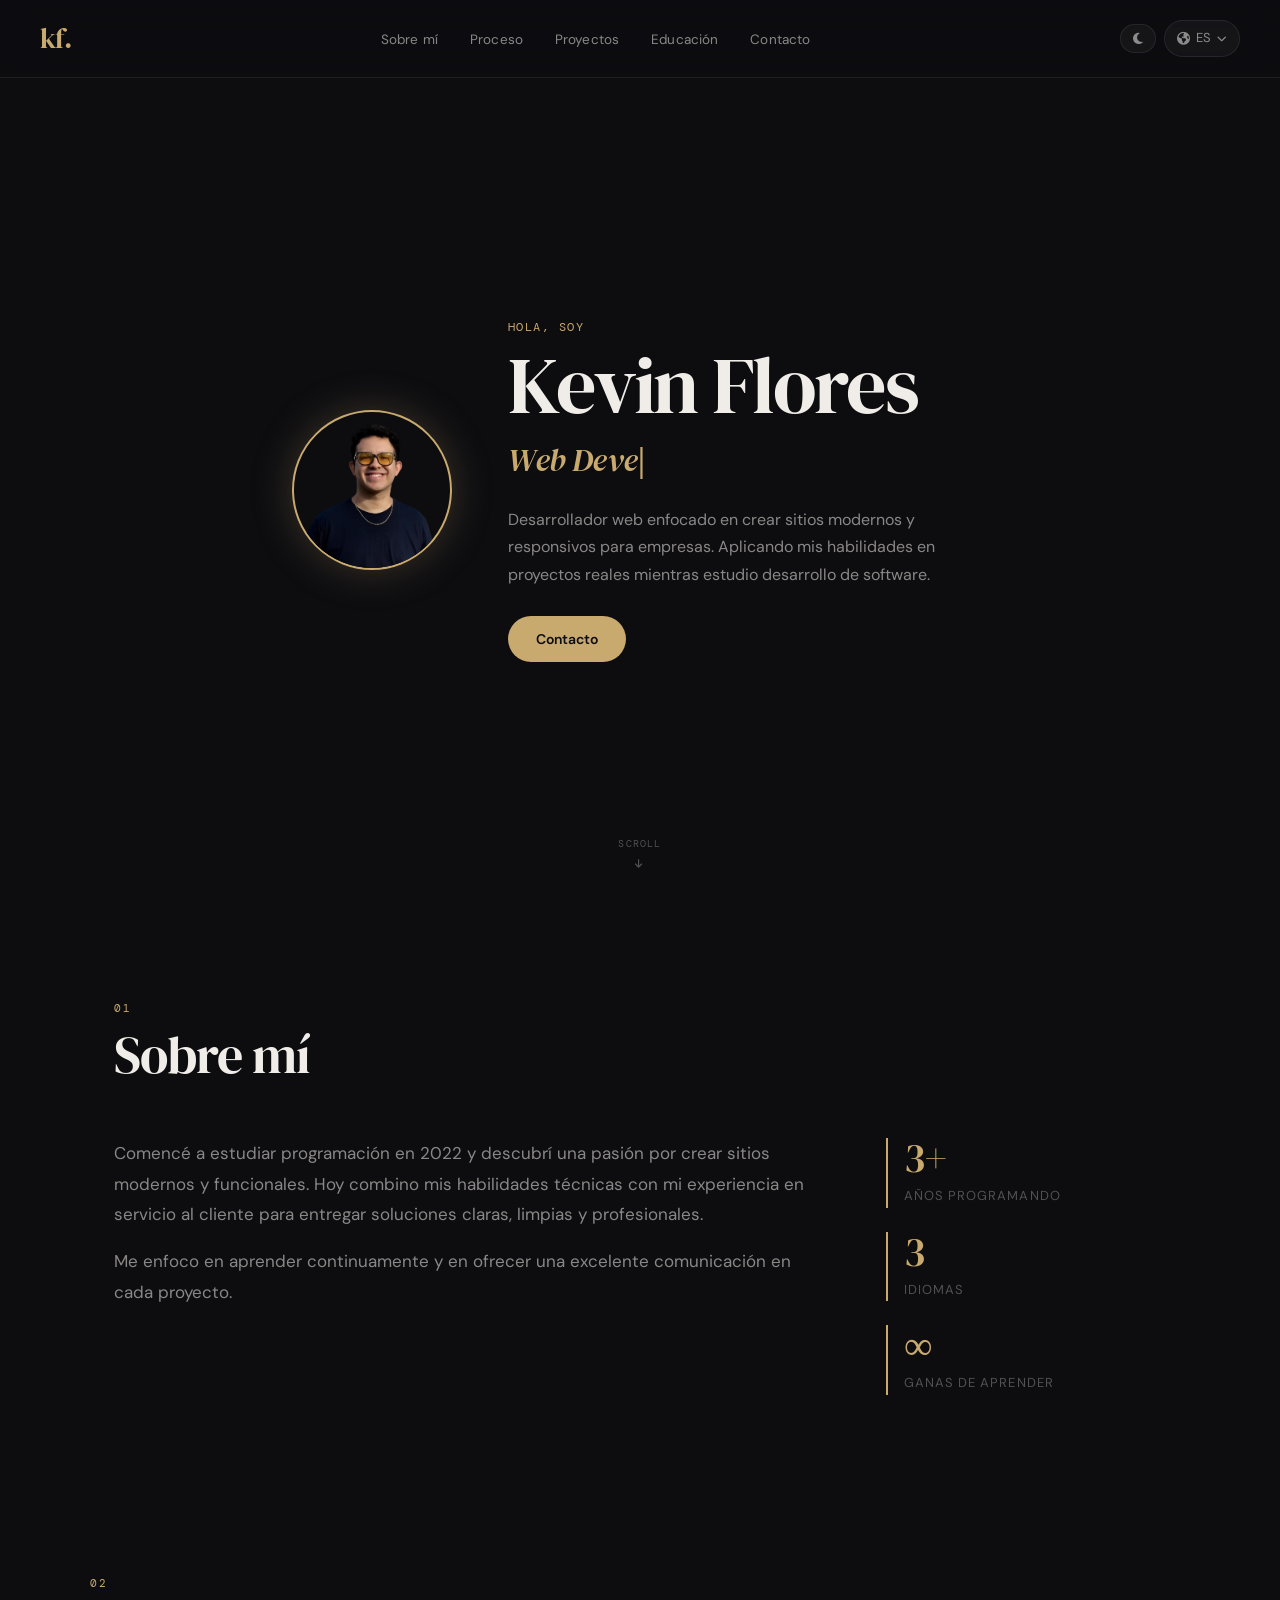
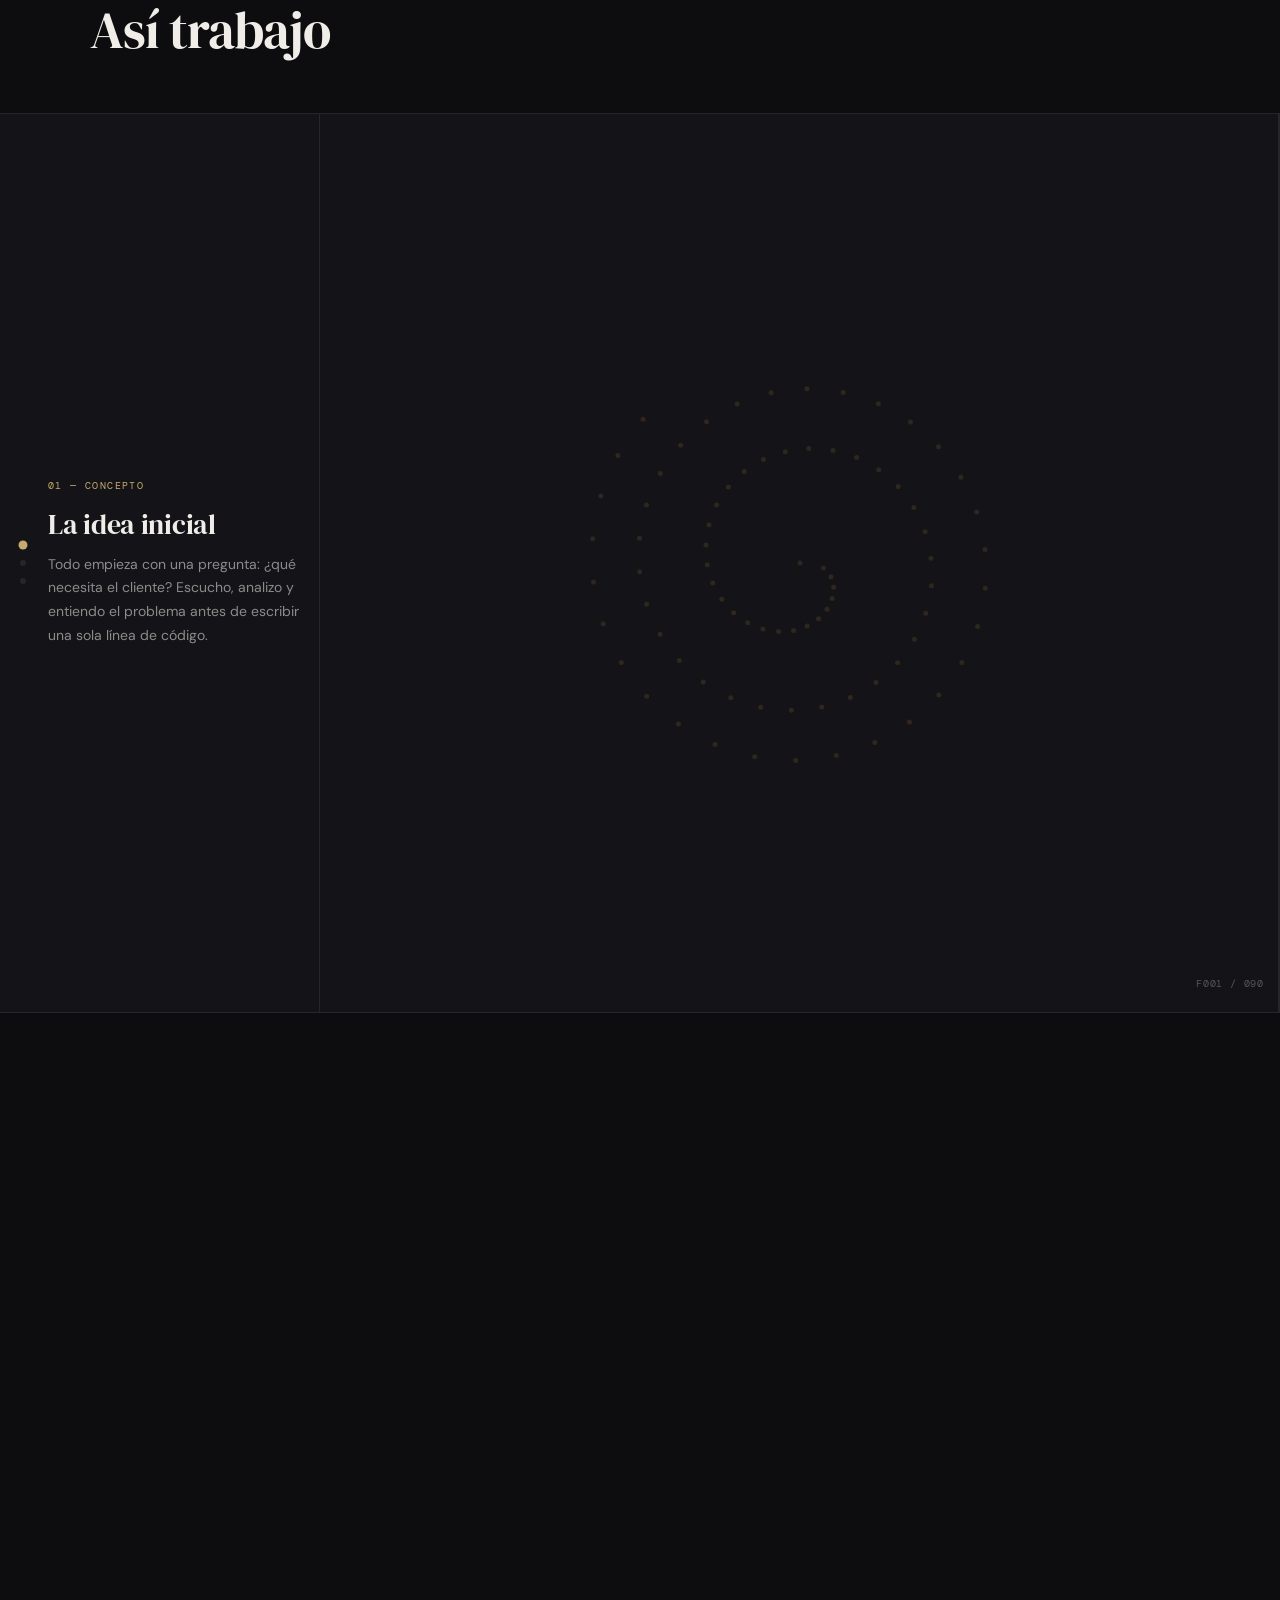
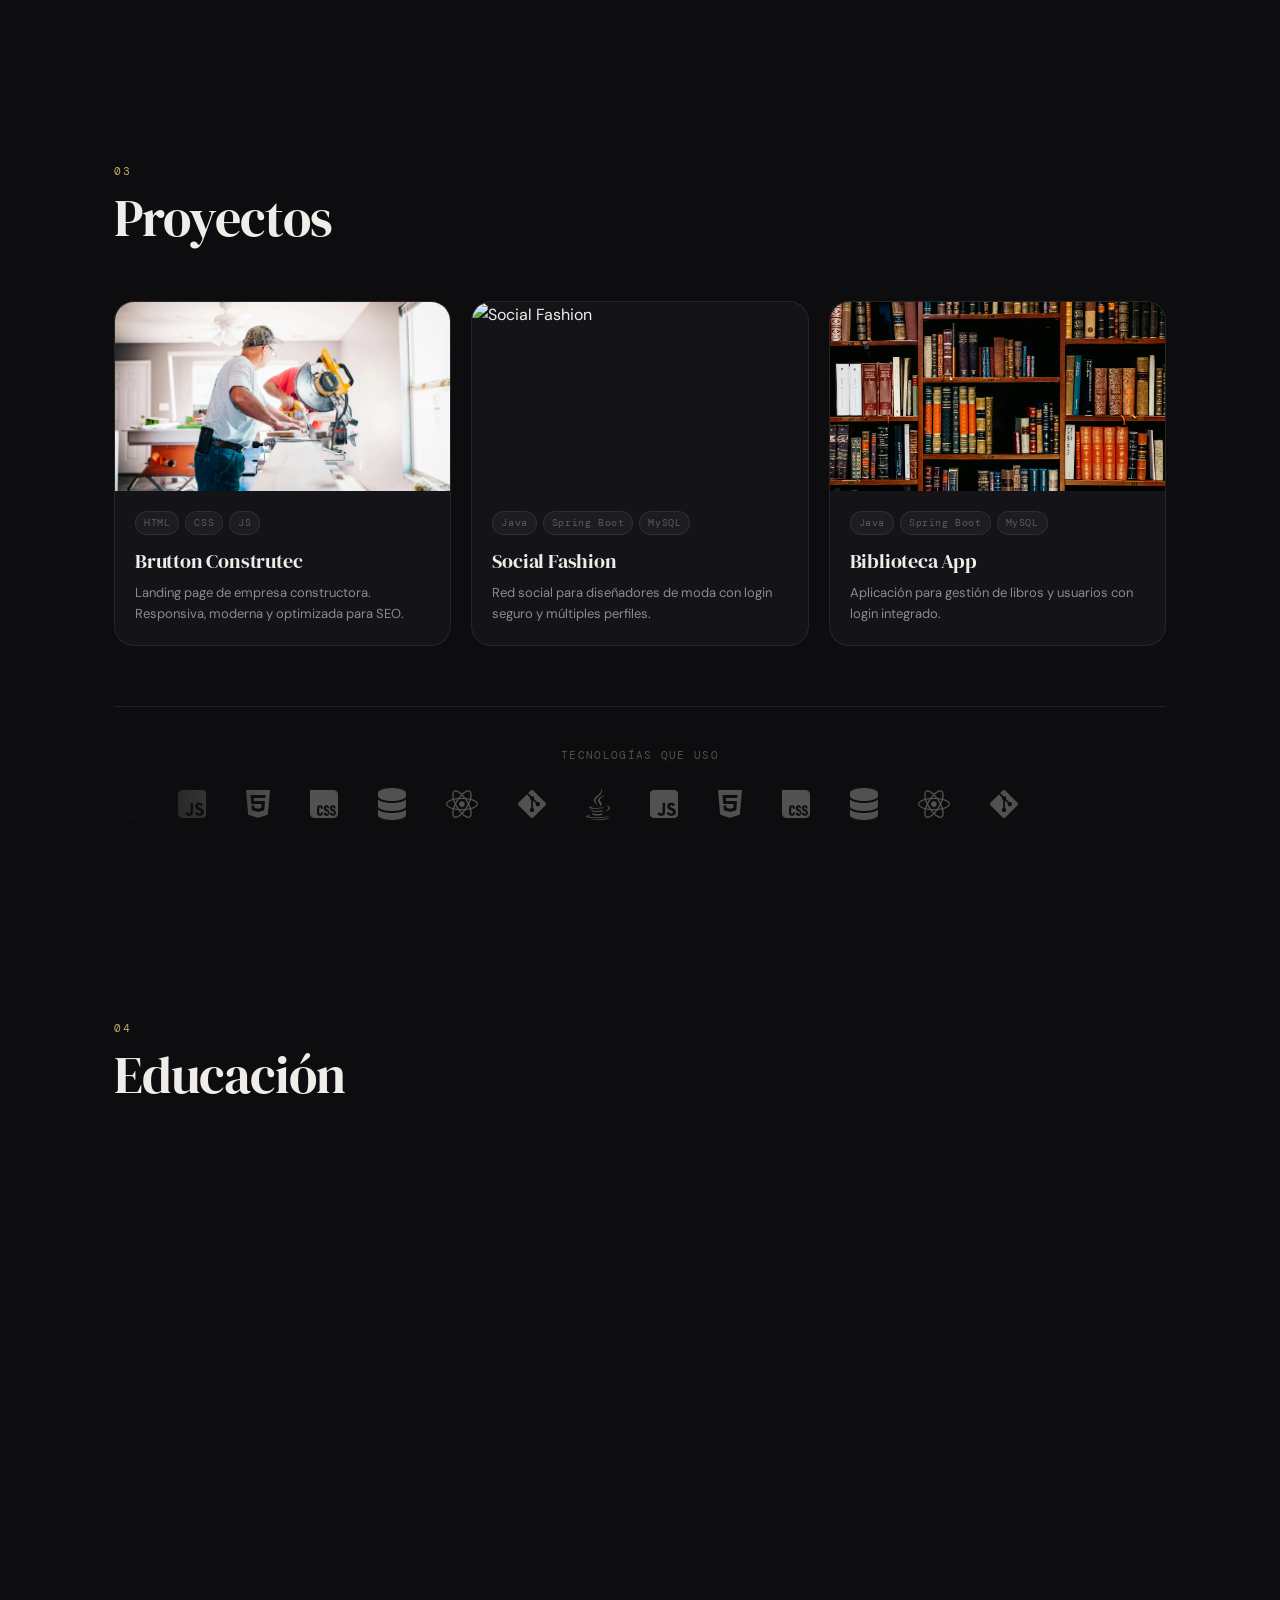
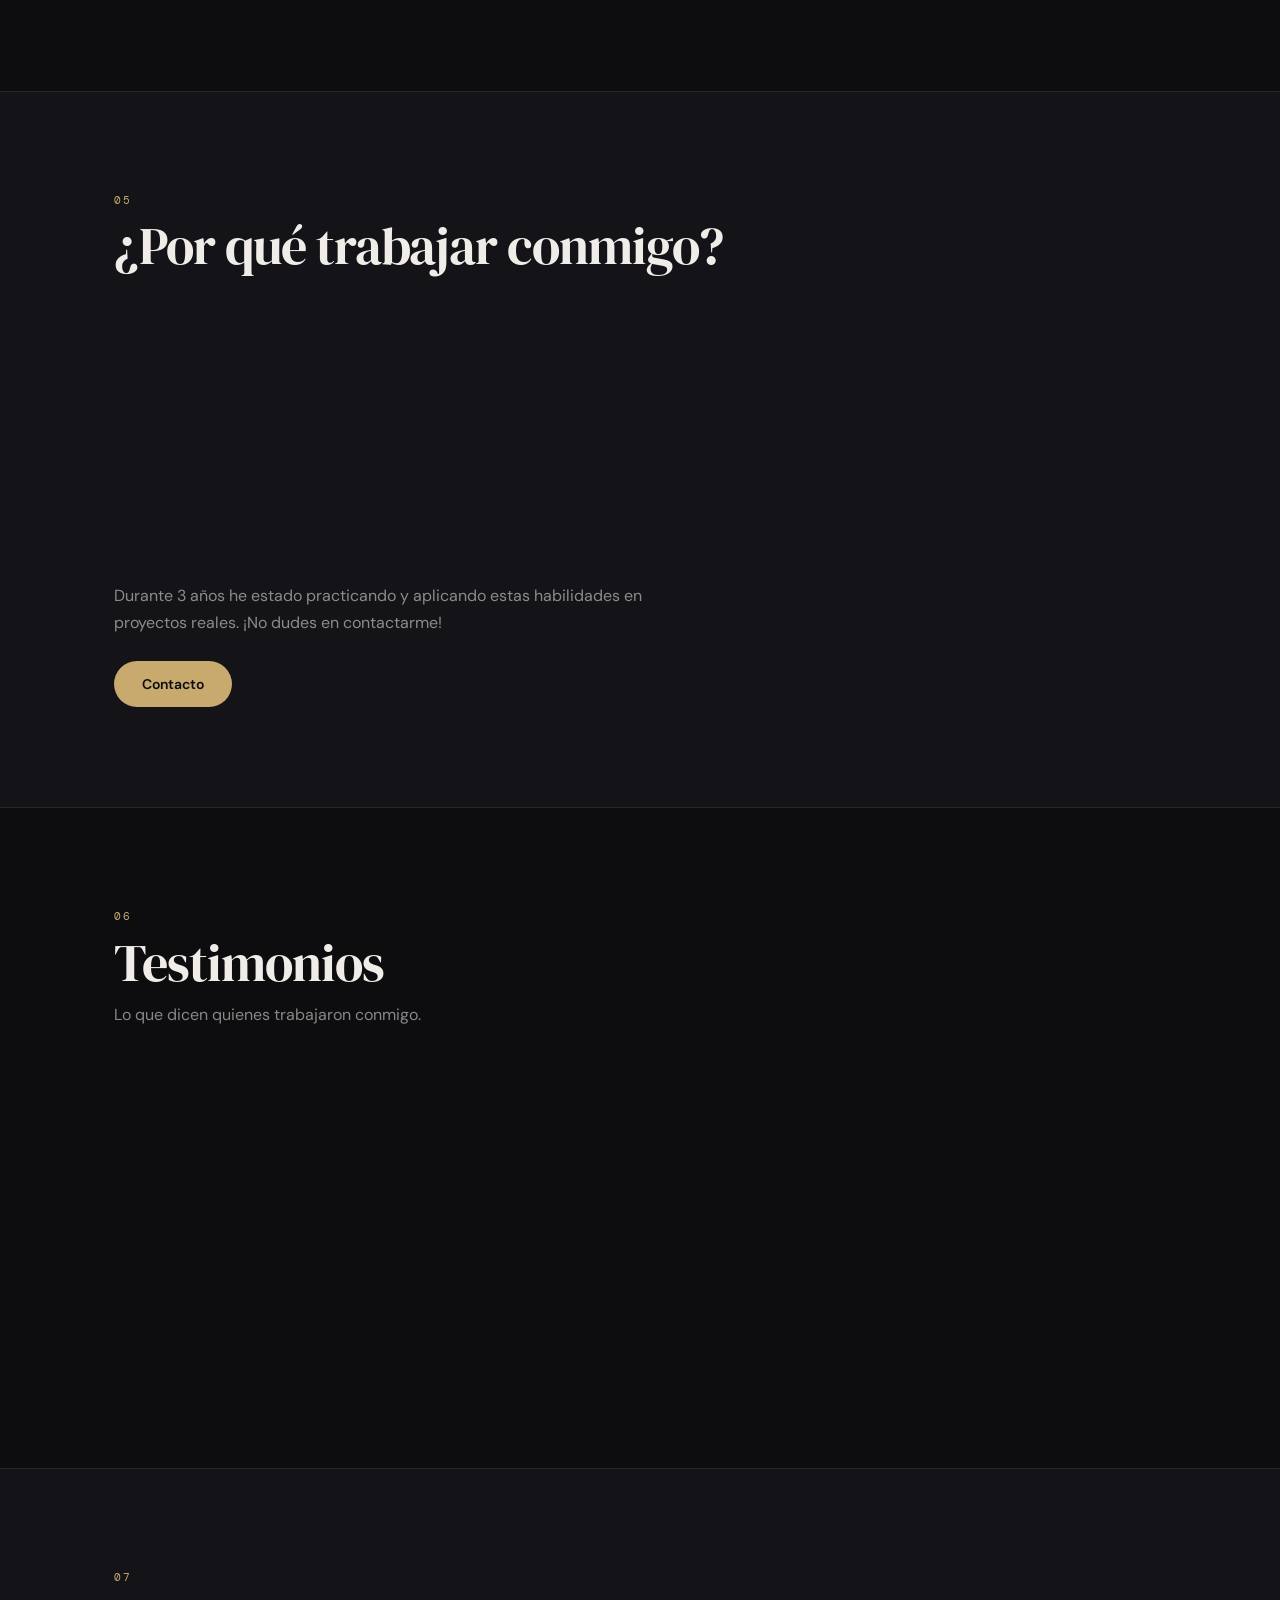
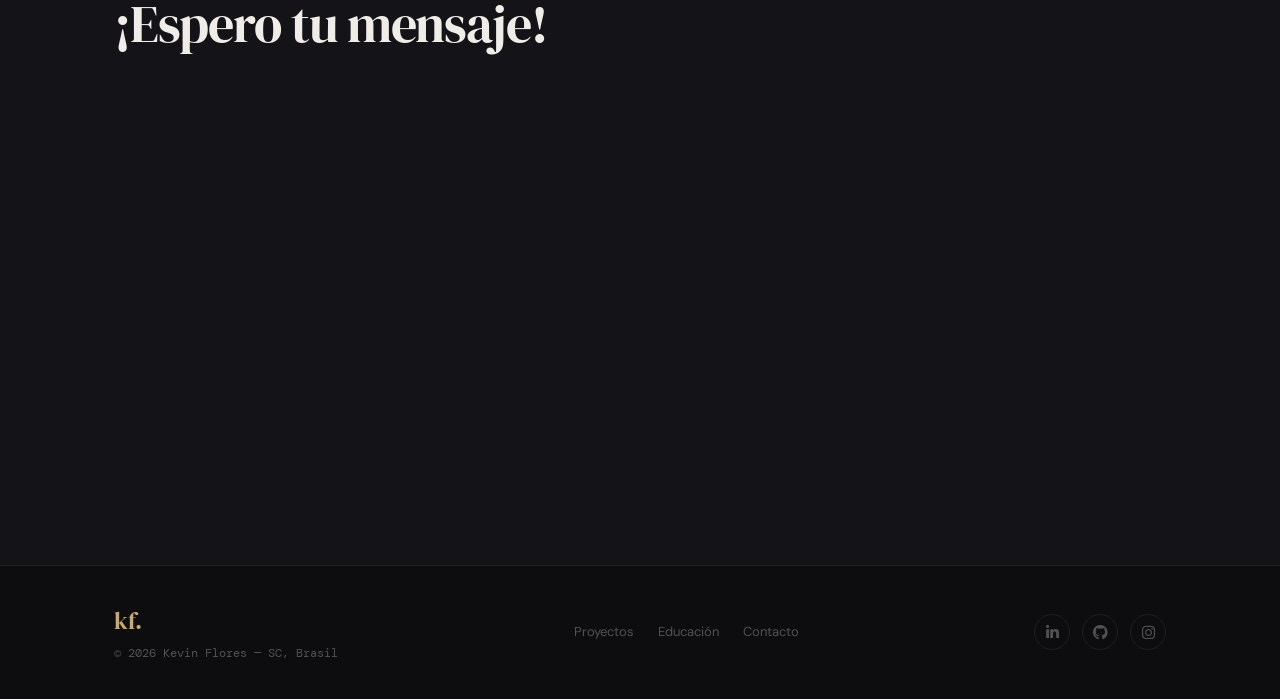
==== html.html @ f91b7714 "first commit, making something nice" ====
<!DOCTYPE html>
<html lang="es" data-theme="dark">
<head>
  <meta charset="UTF-8">
  <meta name="viewport" content="width=device-width, initial-scale=1.0">
  <title>Kevin Flores | Developer</title>
  <meta name="description" content="Portfolio de Kevin Flores, desarrollador web full stack.">
  <meta name="author" content="Kevin Nicolas Flores Gonzalez">
  <link rel="icon" href="files/logo-no-back.png" type="image/x-icon">

  <!-- OG -->
  <meta property="og:title" content="Kevin Flores | Developer">
  <meta property="og:description" content="Portfolio de Kevin Flores: desarrollador web full stack.">
  <meta property="og:image" content="files/avatar-og-content.png">
  <meta property="og:type" content="website">

  <!-- Fonts -->
  <link rel="preconnect" href="https://fonts.googleapis.com">
  <link rel="preconnect" href="https://fonts.gstatic.com" crossorigin>
  <link href="https://fonts.googleapis.com/css2?family=DM+Serif+Display:ital@0;1&family=DM+Sans:wght@300;400;500;600&family=DM+Mono:wght@400;500&display=swap" rel="stylesheet">

  <!-- Icons -->
  <link rel="stylesheet" href="https://cdnjs.cloudflare.com/ajax/libs/font-awesome/6.5.0/css/all.min.css">
  <link rel="stylesheet" href="https://cdn.jsdelivr.net/npm/flag-icons/css/flag-icons.min.css">

  <link rel="stylesheet" href="css.css">
</head>
<body>

  <!-- ══ NAVBAR ══════════════════════════════════════════════════════════ -->
  <header id="top">
    <nav class="navbar" id="navbar" aria-label="Navegación principal">
      <a class="nav-logo" href="#top">kf.</a>

      <ul class="nav-links" id="nav-links">
        <li><a href="#sobre-mi">Sobre mí</a></li>
        <li><a href="#proceso">Proceso</a></li>
        <li><a href="#proyectos">Proyectos</a></li>
        <li><a href="#educacion">Educación</a></li>
        <li><a href="#contacto">Contacto</a></li>
      </ul>

      <div class="nav-actions">
        <button class="btn-theme" id="btn-theme" aria-label="Cambiar tema">
          <i class="fa-solid fa-moon" id="theme-icon"></i>
        </button>
        <button class="btn-lang" id="btn-lang" aria-label="Idioma">
          <i class="fa-solid fa-earth-americas"></i>
          <span id="lang-label">ES</span>
          <i class="fa-solid fa-chevron-down fa-xs"></i>
        </button>
        <div class="lang-dropdown" id="lang-dropdown">
          <button onclick="setLang('es')"><span class="fi fi-ar"></span> Español</button>
          <button onclick="setLang('en')"><span class="fi fi-us"></span> English</button>
          <button onclick="setLang('pt')"><span class="fi fi-br"></span> Português</button>
        </div>
        <button class="btn-burger" id="btn-burger" aria-label="Menú">
          <span></span><span></span><span></span>
        </button>
      </div>
    </nav>
  </header>

  <main>

    <!-- ══ HERO ════════════════════════════════════════════════════════════ -->
    <section id="hero">
      <video autoplay muted loop playsinline class="hero-video" id="video-dark">
        <source src="files/hero-background-dark-portfolio.mp4" type="video/mp4">
      </video>
      <video autoplay muted loop playsinline class="hero-video hidden" id="video-light">
        <source src="files/hero-background-light-portfolio.mp4" type="video/mp4">
      </video>

      <div class="hero-content">
        <div class="hero-avatar"> 
          <img src="files/avatar-kev.png" alt="Kevin Flores">
        </div>
        <div class="hero-text">
          <p class="hero-tag">Hola, soy</p>
          <h1 class="hero-name">Kevin Flores</h1>
          <h2 class="hero-role"><span id="typewriter"></span><span class="cursor">|</span></h2>
          <p class="hero-desc">Desarrollador web enfocado en crear sitios modernos y responsivos para empresas. Aplicando mis habilidades en proyectos reales mientras estudio desarrollo de software.</p>
          <a href="#contacto" class="btn-primary">Contacto</a>
        </div>
      </div>

      <div class="hero-scroll-hint">
        <span>scroll</span>
        <i class="fa-solid fa-arrow-down"></i>
      </div>
    </section>

    <!-- ══ SOBRE MÍ ═════════════════════════════════════════════════════════ -->
    <section id="sobre-mi" class="section">
      <div class="container">
        <div class="section-header">
          <span class="section-tag">01</span>
          <h2 class="section-title">Sobre mí</h2>
        </div>
        <div class="about-grid">
          <div class="about-text">
            <p>Comencé a estudiar programación en 2022 y descubrí una pasión por crear sitios modernos y funcionales. Hoy combino mis habilidades técnicas con mi experiencia en servicio al cliente para entregar soluciones claras, limpias y profesionales.</p>
            <p>Me enfoco en aprender continuamente y en ofrecer una excelente comunicación en cada proyecto.</p>
          </div>
          <div class="about-stats">
            <div class="stat">
              <span class="stat-num">3+</span>
              <span class="stat-label">años programando</span>
            </div>
            <div class="stat">
              <span class="stat-num">3</span>
              <span class="stat-label">idiomas</span>
            </div>
            <div class="stat">
              <span class="stat-num">∞</span>
              <span class="stat-label">ganas de aprender</span>
            </div>
          </div>
        </div>
      </div>
    </section>

    <!-- ══ PROCESO (SCROLL SEQUENCE) ══════════════════════════════════════ -->
    <section id="proceso">
      <div class="section-header container">
        <span class="section-tag">02</span>
        <h2 class="section-title">Así trabajo</h2>
      </div>

      <div class="seq-outer" id="seq-outer">
        <div class="seq-sticky">

          <!-- Chapter dots -->
          <div class="seq-dots" id="seq-dots">
            <div class="seq-dot active" data-ch="0"></div>
            <div class="seq-dot" data-ch="1"></div>
            <div class="seq-dot" data-ch="2"></div>
          </div>

          <!-- Left: chapters -->
          <div class="seq-left">
            <div class="seq-chapter visible" id="seq-ch0">
              <span class="chapter-num">01 — concepto</span>
              <h3>La idea inicial</h3>
              <p>Todo empieza con una pregunta: ¿qué necesita el cliente? Escucho, analizo y entiendo el problema antes de escribir una sola línea de código.</p>
            </div>
            <div class="seq-chapter" id="seq-ch1">
              <span class="chapter-num">02 — estructura</span>
              <h3>Diseño y arquitectura</h3>
              <p>Defino la estructura, el sistema de diseño y la arquitectura del proyecto. Cada decisión tiene una razón.</p>
            </div>
            <div class="seq-chapter" id="seq-ch2">
              <span class="chapter-num">03 — entrega</span>
              <h3>Resultado final</h3>
              <p>El producto terminado: limpio, responsivo y a tiempo. Con comunicación directa en cada etapa del camino.</p>
            </div>
          </div>

          <!-- Right: canvas -->
          <div class="seq-right">
            <canvas id="seq-canvas" width="700" height="560"></canvas>
            <div class="seq-progress-rail">
              <div class="seq-progress-fill" id="seq-progress-fill"></div>
            </div>
            <div class="seq-frame-counter" id="seq-frame-counter">F001 / 090</div>
          </div>

        </div>
      </div>
    </section>

    <!-- ══ PROYECTOS ═══════════════════════════════════════════════════════ -->
    <section id="proyectos" class="section">
      <div class="container">
        <div class="section-header">
          <span class="section-tag">03</span>
          <h2 class="section-title">Proyectos</h2>
        </div>

        <div class="projects-grid">

          <!-- Card 1 -->
          <article class="project-card" id="open-modal1">
            <div class="project-img">
              <img src="files/project-brutton.jpg" alt="Brutton Construtec" loading="lazy">
              <div class="project-overlay">
                <span>Ver detalle <i class="fa-solid fa-arrow-up-right-from-square"></i></span>
              </div>
            </div>
            <div class="project-info">
              <div class="project-tags">
                <span>HTML</span><span>CSS</span><span>JS</span>
              </div>
              <h3>Brutton Construtec</h3>
              <p>Landing page de empresa constructora. Responsiva, moderna y optimizada para SEO.</p>
            </div>
          </article>

          <!-- Card 2 -->
          <article class="project-card" id="open-modal2">
            <div class="project-img">
              <img src="files/project-socialfashion.jpg" alt="Social Fashion" loading="lazy">
              <div class="project-overlay">
                <span>Ver detalle <i class="fa-solid fa-arrow-up-right-from-square"></i></span>
              </div>
            </div>
            <div class="project-info">
              <div class="project-tags">
                <span>Java</span><span>Spring Boot</span><span>MySQL</span>
              </div>
              <h3>Social Fashion</h3>
              <p>Red social para diseñadores de moda con login seguro y múltiples perfiles.</p>
            </div>
          </article>

          <!-- Card 3 -->
          <article class="project-card" id="open-modal3">
            <div class="project-img">
              <img src="files/project-library.jpg" alt="Biblioteca App" loading="lazy">
              <div class="project-overlay">
                <span>Ver detalle <i class="fa-solid fa-arrow-up-right-from-square"></i></span>
              </div>
            </div>
            <div class="project-info">
              <div class="project-tags">
                <span>Java</span><span>Spring Boot</span><span>MySQL</span>
              </div>
              <h3>Biblioteca App</h3>
              <p>Aplicación para gestión de libros y usuarios con login integrado.</p>
            </div>
          </article>

        </div>

        <!-- Tech strip -->
        <div class="tech-strip">
          <p class="tech-strip-label">Tecnologías que uso</p>
          <div class="tech-track-wrap">
            <div class="tech-track">
              <i class="fa-brands fa-java" title="Java"></i>
              <i class="fa-brands fa-square-js" title="JavaScript"></i>
              <i class="fa-brands fa-html5" title="HTML5"></i>
              <i class="fa-brands fa-css" title="CSS3"></i>
              <i class="fa-solid fa-database" title="SQL"></i>
              <i class="fa-brands fa-react" title="React"></i>
              <i class="fa-brands fa-git-alt" title="Git"></i>
              <!-- duplicado para loop infinito -->
              <i class="fa-brands fa-java"></i>
              <i class="fa-brands fa-square-js"></i>
              <i class="fa-brands fa-html5"></i>
              <i class="fa-brands fa-css"></i>
              <i class="fa-solid fa-database"></i>
              <i class="fa-brands fa-react"></i>
              <i class="fa-brands fa-git-alt"></i>
            </div>
          </div>
        </div>

      </div>
    </section>

    <!-- ══ MODALES ═════════════════════════════════════════════════════════ -->
    <div class="modal-overlay" id="modal1">
      <div class="modal-box">
        <button class="modal-close" data-close="modal1"><i class="fa-solid fa-xmark"></i></button>
        <h2>Brutton Construtec</h2>
        <div class="modal-tech-carousel">
          <div class="modal-tech-track">
            <span>HTML</span><span>CSS</span><span>JavaScript</span><span>Netlify</span><span>VS Code</span>
            <span>HTML</span><span>CSS</span><span>JavaScript</span><span>Netlify</span><span>VS Code</span>
          </div>
        </div>
        <div class="modal-section">
          <h4><i class="fa-solid fa-circle-info"></i> Descripción</h4>
          <p>Landing page para empresa de construcción. Responsiva, moderna y optimizada para SEO.</p>
        </div>
        <div class="modal-icons">
          <i class="fa-brands fa-html5"></i>
          <i class="fa-brands fa-css"></i>
          <i class="fa-brands fa-square-js"></i>
        </div>
        <div class="modal-section">
          <h4><i class="fa-solid fa-hammer"></i> Lo que hice</h4>
          <p>Estructura, diseño UI, desarrollo front-end, optimización SEO y despliegue en Netlify.</p>
        </div>
        <div class="modal-section">
          <h4><i class="fa-solid fa-graduation-cap"></i> Qué aprendí</h4>
          <p>Mejores prácticas de desarrollo web, diseño responsivo, SEO y comunicación con clientes reales.</p>
        </div>
        <div class="modal-actions">
          <a href="https://bruttonconstrutec.com.br" target="_blank" class="btn-primary">Visitar proyecto</a>
          <a href="https://wa.me/554888648031" target="_blank" class="btn-secondary">Pedir presupuesto</a>
        </div>
      </div>
    </div>

    <div class="modal-overlay" id="modal2">
      <div class="modal-box">
        <button class="modal-close" data-close="modal2"><i class="fa-solid fa-xmark"></i></button>
        <h2>Social Fashion</h2>
        <div class="modal-tech-carousel">
          <div class="modal-tech-track">
            <span>Java</span><span>Spring Boot</span><span>MySQL</span><span>HTML</span><span>CSS</span><span>JavaScript</span>
            <span>Java</span><span>Spring Boot</span><span>MySQL</span><span>HTML</span><span>CSS</span><span>JavaScript</span>
          </div>
        </div>
        <div class="modal-section">
          <h4><i class="fa-solid fa-circle-info"></i> Descripción</h4>
          <p>Red social para diseñadores de moda con sistema de autenticación seguro y perfiles personalizados.</p>
        </div>
        <div class="modal-icons">
          <i class="fa-brands fa-java"></i>
          <i class="fa-solid fa-database"></i>
          <i class="fa-brands fa-html5"></i>
          <i class="fa-brands fa-square-js"></i>
        </div>
        <div class="modal-section">
          <h4><i class="fa-solid fa-hammer"></i> Lo que hice</h4>
          <p>Arquitectura del proyecto, UI, desarrollo front-end y back-end, conexión con base de datos MySQL y despliegue.</p>
        </div>
        <div class="modal-section">
          <h4><i class="fa-solid fa-graduation-cap"></i> Qué aprendí</h4>
          <p>Desarrollo full stack con Java y Spring Boot, autenticación, CRUD completo y lógica de perfiles múltiples.</p>
        </div>
        <div class="modal-section modal-warning">
          <h4><i class="fa-solid fa-triangle-exclamation"></i> Estado: En actualización</h4>
          <p>Proyecto desarrollado en una versión anterior de Spring Boot. Actualmente lo estoy actualizando. El código completo está en GitHub.</p>
        </div>
        <div class="modal-actions">
          <a href="https://github.com/kevinflores198/proyectoFinalr" target="_blank" class="btn-primary">Ver en GitHub</a>
          <a href="https://wa.me/554888648031" target="_blank" class="btn-secondary">Pedir presupuesto</a>
        </div>
      </div>
    </div>

    <div class="modal-overlay" id="modal3">
      <div class="modal-box">
        <button class="modal-close" data-close="modal3"><i class="fa-solid fa-xmark"></i></button>
        <h2>Biblioteca App</h2>
        <div class="modal-tech-carousel">
          <div class="modal-tech-track">
            <span>Java</span><span>Spring Boot</span><span>MySQL</span><span>HTML</span><span>CSS</span><span>JavaScript</span>
            <span>Java</span><span>Spring Boot</span><span>MySQL</span><span>HTML</span><span>CSS</span><span>JavaScript</span>
          </div>
        </div>
        <div class="modal-section">
          <h4><i class="fa-solid fa-circle-info"></i> Descripción</h4>
          <p>Aplicación de biblioteca con gestión de libros y usuarios en MySQL. Login integrado para múltiples usuarios.</p>
        </div>
        <div class="modal-icons">
          <i class="fa-brands fa-java"></i>
          <i class="fa-solid fa-database"></i>
          <i class="fa-brands fa-html5"></i>
          <i class="fa-brands fa-square-js"></i>
        </div>
        <div class="modal-section">
          <h4><i class="fa-solid fa-hammer"></i> Lo que hice</h4>
          <p>Arquitectura del proyecto, UI, desarrollo full stack, integración con MySQL y despliegue.</p>
        </div>
        <div class="modal-section">
          <h4><i class="fa-solid fa-graduation-cap"></i> Qué aprendí</h4>
          <p>Consultas SQL avanzadas, gestión de múltiples usuarios y autenticación con control de acceso.</p>
        </div>
        <div class="modal-section modal-warning">
          <h4><i class="fa-solid fa-triangle-exclamation"></i> Estado: En actualización</h4>
          <p>Necesita ajustes de dependencias para versiones modernas de Spring Boot. Código disponible en GitHub.</p>
        </div>
        <div class="modal-actions">
          <a href="https://github.com/kevinflores198/Biblioteca" target="_blank" class="btn-primary">Ver en GitHub</a>
          <a href="https://wa.me/554888648031" target="_blank" class="btn-secondary">Pedir presupuesto</a>
        </div>
      </div>
    </div>

    <!-- ══ EDUCACIÓN ═══════════════════════════════════════════════════════ -->
    <section id="educacion" class="section">
      <div class="container">
        <div class="section-header">
          <span class="section-tag">04</span>
          <h2 class="section-title">Educación</h2>
        </div>

        <div class="edu-grid">

          <article class="edu-card">
            <div class="edu-logo">
              <a href="https://www.byupathway.edu/bachelors-degree/software-development" target="_blank">
                <img src="files/logo-byu.png" alt="BYU Pathway">
              </a>
            </div>
            <div class="edu-content">
              <h3>Brigham Young University</h3>
              <p class="edu-desc">Programa universitario online en inglés, trabajando con grupos diversos de estudiantes y mentores de EE.UU.</p>
              <div class="edu-degree">
                <h4>Desarrollo de Software</h4>
                <p>Programación, bases de datos, ingeniería de software y diseño de sistemas.</p>
              </div>
              <div class="edu-degree">
                <h4>Pathway Worldwide</h4>
                <p>Programa preparatorio universitario en inglés, matemáticas y habilidades profesionales.</p>
                <details class="diploma-details">
                  <summary>Ver diploma</summary>
                  <img src="files/cert-pathway.png" alt="Diploma Pathway" loading="lazy">
                </details>
              </div>
            </div>
          </article>

          <article class="edu-card">
            <div class="edu-logo">
              <a href="https://egg.live/es/home" target="_blank">
                <img src="files/logo-egg.png" alt="Egg Academy">
              </a>
            </div>
            <div class="edu-content">
              <h3>Academia Egg</h3>
              <p class="edu-desc">Academia de programación enfocada en aprendizaje colaborativo y trabajo en equipo.</p>
              <div class="edu-degree">
                <h4>Desarrollador Full Stack</h4>
                <p>Formación en desarrollo front-end y back-end con prácticas ágiles.</p>
                <details class="diploma-details">
                  <summary>Ver diploma</summary>
                  <img src="files/cert-fullstack-egg.jpeg" alt="Diploma Full Stack" loading="lazy">
                </details>
              </div>
              <div class="edu-degree">
                <h4>Pseudocódigo</h4>
                <p>Fundamentos de lógica de programación y diseño de algoritmos.</p>
                <details class="diploma-details">
                  <summary>Ver diploma</summary>
                  <img src="files/cert-pseudo-egg.png" alt="Diploma Pseudocódigo" loading="lazy">
                </details>
              </div>
            </div>
          </article>

        </div>
      </div>
    </section>

    <!-- ══ ¿POR QUÉ YO? ════════════════════════════════════════════════════ -->
    <section id="por-que" class="section">
      <div class="container">
        <div class="section-header">
          <span class="section-tag">05</span>
          <h2 class="section-title">¿Por qué trabajar conmigo?</h2>
        </div>
        <div class="why-grid">
          <div class="why-item">
            <i class="fa-solid fa-brain"></i>
            <p>3+ años aprendiendo y construyendo proyectos de desarrollo web reales.</p>
          </div>
          <div class="why-item">
            <i class="fa-solid fa-language"></i>
            <p>Fluido en español, portugués e inglés — comunicación sin barreras.</p>
          </div>
          <div class="why-item">
            <i class="fa-solid fa-plane"></i>
            <p>Experiencia internacional con clientes de EE.UU., Brasil y otros países.</p>
          </div>
          <div class="why-item">
            <i class="fa-solid fa-user-tie"></i>
            <p>Comunicación profesional y confiable en cada etapa del proyecto.</p>
          </div>
        </div>
        <p class="why-cta-text">Durante 3 años he estado practicando y aplicando estas habilidades en proyectos reales. ¡No dudes en contactarme!</p>
        <a href="#contacto" class="btn-primary">Contacto</a>
      </div>
    </section>

    <!-- ══ TESTIMONIOS ═════════════════════════════════════════════════════ -->
    <section id="testimonios" class="section">
      <div class="container">
        <div class="section-header">
          <span class="section-tag">06</span>
          <h2 class="section-title">Testimonios</h2>
          <p class="section-subtitle">Lo que dicen quienes trabajaron conmigo.</p>
        </div>

        <div class="testimonials-grid">
          <blockquote class="testimonial-card">
            <p>"...El resultado final superó nuestras expectativas, reflejando profesionalismo, dedicación y calidad en cada detalle. Estamos muy satisfechos de contar con tu colaboración."</p>
            <footer>
              <strong>Everton</strong>
              <span>Socio administrador — Brutton Construtec</span>
            </footer>
          </blockquote>

          <blockquote class="testimonial-card">
            <p>"Excelente comunicación y sitio de alta calidad. Volví a trabajar con él para otros proyectos juntos."</p>
            <footer>
              <strong>Lourdes Machuca</strong>
              <span>Compañera BYU & socia en proyectos freelance</span>
            </footer>
          </blockquote>
        </div>

      </div>
    </section>

    <!-- ══ CONTACTO ════════════════════════════════════════════════════════ -->
    <section id="contacto" class="section section-contact">
      <div class="container">
        <div class="section-header">
          <span class="section-tag">07</span>
          <h2 class="section-title">¡Espero tu mensaje!</h2>
        </div>

        <div class="contact-grid">
          <div class="contact-card">
            <img src="files/avatar-lu.jpg" alt="Lourdes Machuca">
            <h3>Lourdes Machuca</h3>
            <p class="contact-role">Project Assistant</p>
            <p>Apoyo en organización y coordinación de proyectos, comunicación con clientes y gestión de tareas.</p>
            <div class="contact-btns">
              <a href="https://wa.me/554888645497" target="_blank" class="btn-icon" title="WhatsApp">
                <i class="fa-brands fa-whatsapp"></i>
              </a>
              <a href="mailto:Lourdesmarianamachuca@gmail.com" target="_blank" class="btn-icon" title="Email">
                <i class="fa-solid fa-envelope"></i>
              </a>
            </div>
          </div>

          <div class="contact-card">
            <img src="files/avatar-kev.png" alt="Kevin Flores">
            <h3>Kevin Flores</h3>
            <p class="contact-role">Desarrollador Full Stack</p>
            <p>Desarrollo front-end y back-end, sitios modernos, responsivos y bien estructurados.</p>
            <div class="contact-btns">
              <a href="https://wa.me/554888648031" target="_blank" class="btn-icon" title="WhatsApp">
                <i class="fa-brands fa-whatsapp"></i>
              </a>
              <a href="mailto:kevinfloresg1998@gmail.com" target="_blank" class="btn-icon" title="Email">
                <i class="fa-solid fa-envelope"></i>
              </a>
            </div>
          </div>
        </div>

      </div>
    </section>

  </main>

  <!-- ══ FOOTER ══════════════════════════════════════════════════════════ -->
  <footer>
    <div class="footer-inner container">
      <div class="footer-brand">
        <span class="footer-logo">kf.</span>
        <p>&copy; <span id="footer-year"></span> Kevin Flores — SC, Brasil</p>
      </div>
      <nav class="footer-nav" aria-label="Footer">
        <a href="#proyectos">Proyectos</a>
        <a href="#educacion">Educación</a>
        <a href="#contacto">Contacto</a>
      </nav>
      <div class="footer-social">
        <a href="https://www.linkedin.com/in/kevinfloresg/" target="_blank" aria-label="LinkedIn"><i class="fa-brands fa-linkedin-in"></i></a>
        <a href="https://github.com/kevinflores198" target="_blank" aria-label="GitHub"><i class="fa-brands fa-github"></i></a>
        <a href="https://www.instagram.com/kevo198_/" target="_blank" aria-label="Instagram"><i class="fa-brands fa-instagram"></i></a>
      </div>
    </div>
  </footer>

  <!-- Botón WhatsApp flotante -->
  <a href="https://wa.me/554888648031" target="_blank" class="fab-whatsapp" id="fab-whatsapp" aria-label="WhatsApp">
    <i class="fa-brands fa-whatsapp"></i>
  </a>

  <!-- Botón subir -->
  <a href="#top" class="fab-top" id="fab-top" aria-label="Volver arriba">
    <i class="fa-solid fa-arrow-up"></i>
  </a>

  <script src="js.js"></script>
</body>
</html>
---- css.css ----
/* ════════════════════════════════════════════════════
   ROOT & TOKENS
════════════════════════════════════════════════════ */
:root {
  --bg:           #0d0d10;
  --bg2:          #141418;
  --bg3:          #1c1c22;
  --surface:      rgba(255,255,255,0.04);
  --border:       rgba(255,255,255,0.08);
  --text:         #f0ede8;
  --text2:        rgba(240,237,232,0.55);
  --text3:        rgba(240,237,232,0.3);
  --accent:       #c8a96e;
  --accent2:      #e8c890;
  --danger:       #e8a262;

  --font-display: 'DM Serif Display', Georgia, serif;
  --font-body:    'DM Sans', system-ui, sans-serif;
  --font-mono:    'DM Mono', monospace;

  --radius-sm:    6px;
  --radius-md:    12px;
  --radius-lg:    20px;
  --radius-xl:    32px;

  --transition:   0.25s ease;
  --shadow:       0 8px 32px rgba(0,0,0,0.4);
}

[data-theme="light"] {
  --bg:       #f5f2ee;
  --bg2:      #ede9e3;
  --bg3:      #e2ddd6;
  --surface:  rgba(0,0,0,0.03);
  --border:   rgba(0,0,0,0.1);
  --text:     #1a1814;
  --text2:    rgba(26,24,20,0.6);
  --text3:    rgba(26,24,20,0.35);
  --shadow:   0 8px 32px rgba(0,0,0,0.1);
}

/* ════════════════════════════════════════════════════
   RESET
════════════════════════════════════════════════════ */
*, *::before, *::after { box-sizing: border-box; margin: 0; padding: 0; }
html { scroll-behavior: smooth; }

body {
  font-family: var(--font-body);
  background: var(--bg);
  color: var(--text);
  line-height: 1.6;
  overflow-x: hidden;
  transition: background var(--transition), color var(--transition);
}

img { max-width: 100%; display: block; }
a { text-decoration: none; color: inherit; }
button { cursor: pointer; border: none; background: none; font: inherit; color: inherit; }
ul { list-style: none; }

/* ════════════════════════════════════════════════════
   UTILITIES
════════════════════════════════════════════════════ */
.container {
  max-width: 1100px;
  margin: 0 auto;
  padding: 0 24px;
}

.hidden { display: none !important; }

.section {
  padding: 100px 0;
}

.section-header {
  margin-bottom: 56px;
}

.section-tag {
  font-family: var(--font-mono);
  font-size: 11px;
  letter-spacing: 0.15em;
  color: var(--accent);
  display: block;
  margin-bottom: 10px;
  text-transform: uppercase;
}

.section-title {
  font-family: var(--font-display);
  font-size: clamp(32px, 5vw, 52px);
  font-weight: 400;
  letter-spacing: -0.02em;
  line-height: 1.05;
}

.section-subtitle {
  margin-top: 12px;
  color: var(--text2);
  font-size: 16px;
}

/* Buttons */
.btn-primary {
  display: inline-block;
  padding: 12px 28px;
  background: var(--accent);
  color: #0d0d10;
  font-weight: 600;
  font-size: 14px;
  border-radius: 50px;
  transition: transform var(--transition), box-shadow var(--transition), background var(--transition);
}
.btn-primary:hover {
  background: var(--accent2);
  transform: translateY(-2px);
  box-shadow: 0 8px 24px rgba(200,169,110,0.35);
}

.btn-secondary {
  display: inline-block;
  padding: 12px 28px;
  border: 1px solid var(--border);
  color: var(--text);
  font-size: 14px;
  border-radius: 50px;
  transition: background var(--transition), border-color var(--transition);
}
.btn-secondary:hover {
  background: var(--surface);
  border-color: var(--accent);
}

/* ════════════════════════════════════════════════════
   NAVBAR
════════════════════════════════════════════════════ */
.navbar {
  position: fixed;
  top: 0; left: 0; right: 0;
  z-index: 1000;
  display: flex;
  align-items: center;
  justify-content: space-between;
  padding: 16px 40px;
  background: rgba(13,13,16,0.75);
  backdrop-filter: blur(16px);
  -webkit-backdrop-filter: blur(16px);
  border-bottom: 0.5px solid var(--border);
  transition: background var(--transition);
}

[data-theme="light"] .navbar {
  background: rgba(245,242,238,0.8);
}

.navbar.scrolled {
  background: rgba(13,13,16,0.95);
}
[data-theme="light"] .navbar.scrolled {
  background: rgba(245,242,238,0.97);
}

.nav-logo {
  font-family: var(--font-display);
  font-size: 28px;
  color: var(--accent);
  letter-spacing: -0.02em;
}

.nav-links {
  display: flex;
  gap: 32px;
}
.nav-links a {
  font-size: 13.5px;
  color: var(--text2);
  transition: color var(--transition);
  letter-spacing: 0.01em;
}
.nav-links a:hover { color: var(--text); }

.nav-actions {
  display: flex;
  align-items: center;
  gap: 8px;
  position: relative;
}

.btn-theme, .btn-lang {
  display: flex;
  align-items: center;
  gap: 6px;
  padding: 7px 12px;
  border-radius: 50px;
  border: 0.5px solid var(--border);
  background: var(--surface);
  font-size: 13px;
  color: var(--text2);
  transition: color var(--transition), border-color var(--transition), background var(--transition);
}
.btn-theme:hover, .btn-lang:hover {
  color: var(--text);
  border-color: var(--accent);
}

.lang-dropdown {
  position: absolute;
  top: calc(100% + 10px);
  right: 0;
  background: var(--bg2);
  border: 0.5px solid var(--border);
  border-radius: var(--radius-md);
  padding: 6px;
  display: none;
  flex-direction: column;
  gap: 2px;
  min-width: 140px;
  box-shadow: var(--shadow);
  z-index: 10;
}
.lang-dropdown.open { display: flex; }
.lang-dropdown button {
  display: flex;
  align-items: center;
  gap: 8px;
  padding: 8px 12px;
  border-radius: var(--radius-sm);
  font-size: 13px;
  color: var(--text2);
  text-align: left;
  transition: background var(--transition), color var(--transition);
}
.lang-dropdown button:hover {
  background: var(--surface);
  color: var(--text);
}

/* Burger */
.btn-burger {
  display: none;
  flex-direction: column;
  gap: 5px;
  padding: 8px;
}
.btn-burger span {
  width: 22px;
  height: 1.5px;
  background: var(--text);
  border-radius: 2px;
  transition: transform 0.3s, opacity 0.3s;
  display: block;
}
.btn-burger.open span:nth-child(1) { transform: translateY(6.5px) rotate(45deg); }
.btn-burger.open span:nth-child(2) { opacity: 0; }
.btn-burger.open span:nth-child(3) { transform: translateY(-6.5px) rotate(-45deg); }

/* ════════════════════════════════════════════════════
   HERO
════════════════════════════════════════════════════ */
#hero {
  position: relative;
  min-height: 100vh;
  display: flex;
  align-items: center;
  overflow: hidden;
}

.hero-video {
  position: absolute;
  inset: 0;
  width: 100%; height: 100%;
  object-fit: cover;
  opacity: 0.4;
  z-index: 0;
}

.hero-content {
  position: relative;
  z-index: 1;
  max-width: 1100px;
  margin: 0 auto;
  padding: 0 24px;
  display: flex;
  align-items: center;
  gap: 56px;
  padding-top: 80px;
}

.hero-avatar {
  flex-shrink: 0;
  width: 160px;
  height: 160px;
  border-radius: 50%;
  overflow: hidden;
  border: 2px solid var(--accent);
  box-shadow: 0 0 40px rgba(200,169,110,0.25);
}
.hero-avatar img {
  width: 100%; height: 100%;
  object-fit: cover;
}

.hero-text { flex: 1; }

.hero-tag {
  font-family: var(--font-mono);
  font-size: 12px;
  color: var(--accent);
  letter-spacing: 0.12em;
  text-transform: uppercase;
  margin-bottom: 8px;
}

.hero-name {
  font-family: var(--font-display);
  font-size: clamp(44px, 7vw, 80px);
  font-weight: 400;
  letter-spacing: -0.03em;
  line-height: 1;
  margin-bottom: 10px;
}

.hero-role {
  font-family: var(--font-display);
  font-style: italic;
  font-size: clamp(20px, 3vw, 32px);
  color: var(--accent);
  font-weight: 400;
  margin-bottom: 20px;
  letter-spacing: -0.01em;
}

.cursor {
  animation: blink 1s step-end infinite;
}
@keyframes blink { 0%,100%{opacity:1} 50%{opacity:0} }

.hero-desc {
  font-size: 16px;
  color: var(--text2);
  max-width: 480px;
  line-height: 1.7;
  margin-bottom: 28px;
}

.hero-scroll-hint {
  position: absolute;
  bottom: 32px;
  left: 50%;
  transform: translateX(-50%);
  display: flex;
  flex-direction: column;
  align-items: center;
  gap: 6px;
  font-family: var(--font-mono);
  font-size: 10px;
  letter-spacing: 0.12em;
  color: var(--text3);
  text-transform: uppercase;
  animation: bounce-hint 2s ease-in-out infinite;
  z-index: 1;
}
@keyframes bounce-hint {
  0%,100%{ transform: translateX(-50%) translateY(0); }
  50%{ transform: translateX(-50%) translateY(6px); }
}

/* ════════════════════════════════════════════════════
   SOBRE MÍ
════════════════════════════════════════════════════ */
.about-grid {
  display: grid;
  grid-template-columns: 1fr 280px;
  gap: 64px;
  align-items: start;
}

.about-text p {
  font-size: 17px;
  color: var(--text2);
  line-height: 1.8;
  margin-bottom: 16px;
}
.about-text p:last-child { margin-bottom: 0; }

.about-stats {
  display: flex;
  flex-direction: column;
  gap: 24px;
}

.stat {
  border-left: 2px solid var(--accent);
  padding-left: 16px;
}
.stat-num {
  display: block;
  font-family: var(--font-display);
  font-size: 40px;
  color: var(--accent);
  line-height: 1;
  margin-bottom: 4px;
}
.stat-label {
  font-size: 13px;
  color: var(--text3);
  text-transform: uppercase;
  letter-spacing: 0.08em;
}

/* ════════════════════════════════════════════════════
   PROCESO / SCROLL SEQUENCE
════════════════════════════════════════════════════ */
#proceso {
  padding-bottom: 0;
}

#proceso .section-header {
  padding: 80px 0 0;
}

.seq-outer {
  height: 350vh;
  position: relative;
}

.seq-sticky {
  position: sticky;
  top: 0;
  height: 100vh;
  display: flex;
  overflow: hidden;
  background: var(--bg2);
  border-top: 0.5px solid var(--border);
  border-bottom: 0.5px solid var(--border);
}

/* Chapter dots */
.seq-dots {
  position: absolute;
  left: 20px;
  top: 50%;
  transform: translateY(-50%);
  display: flex;
  flex-direction: column;
  gap: 12px;
  z-index: 2;
}
.seq-dot {
  width: 6px; height: 6px;
  border-radius: 50%;
  background: var(--border);
  cursor: pointer;
  transition: background var(--transition), transform var(--transition);
}
.seq-dot.active {
  background: var(--accent);
  transform: scale(1.5);
}

/* Left panel */
.seq-left {
  width: 320px;
  flex-shrink: 0;
  display: flex;
  flex-direction: column;
  justify-content: center;
  padding: 0 48px;
  border-right: 0.5px solid var(--border);
  position: relative;
}

.seq-chapter {
  position: absolute;
  left: 48px; right: 0;
  opacity: 0;
  transform: translateY(14px);
  transition: opacity 0.5s ease, transform 0.5s ease;
  pointer-events: none;
}
.seq-chapter.visible {
  opacity: 1;
  transform: translateY(0);
  pointer-events: auto;
}

.chapter-num {
  font-family: var(--font-mono);
  font-size: 10px;
  letter-spacing: 0.14em;
  color: var(--accent);
  text-transform: uppercase;
  display: block;
  margin-bottom: 14px;
}

.seq-chapter h3 {
  font-family: var(--font-display);
  font-size: 28px;
  font-weight: 400;
  letter-spacing: -0.01em;
  margin-bottom: 12px;
  line-height: 1.15;
}

.seq-chapter p {
  font-size: 14px;
  color: var(--text2);
  line-height: 1.7;
}

/* Right: canvas */
.seq-right {
  flex: 1;
  position: relative;
  display: flex;
  align-items: center;
  justify-content: center;
  overflow: hidden;
}

#seq-canvas {
  display: block;
  max-width: 100%;
  max-height: 100%;
}

.seq-progress-rail {
  position: absolute;
  right: 0; top: 0; bottom: 0;
  width: 2px;
  background: var(--border);
}
.seq-progress-fill {
  width: 100%;
  background: var(--accent);
  transition: height 0.04s linear;
}

.seq-frame-counter {
  position: absolute;
  bottom: 20px; right: 16px;
  font-family: var(--font-mono);
  font-size: 10px;
  color: var(--text3);
  letter-spacing: 0.08em;
}

/* ════════════════════════════════════════════════════
   PROYECTOS
════════════════════════════════════════════════════ */
.projects-grid {
  display: grid;
  grid-template-columns: repeat(3, 1fr);
  gap: 20px;
  margin-bottom: 60px;
}

.project-card {
  border-radius: var(--radius-lg);
  overflow: hidden;
  background: var(--bg2);
  border: 0.5px solid var(--border);
  cursor: pointer;
  transition: transform var(--transition), box-shadow var(--transition), border-color var(--transition);
}
.project-card:hover {
  transform: translateY(-6px);
  box-shadow: var(--shadow);
  border-color: var(--accent);
}

.project-img {
  position: relative;
  aspect-ratio: 16/9;
  overflow: hidden;
}
.project-img img {
  width: 100%; height: 100%;
  object-fit: cover;
  transition: transform 0.5s ease;
}
.project-card:hover .project-img img { transform: scale(1.05); }

.project-overlay {
  position: absolute;
  inset: 0;
  background: rgba(200,169,110,0.15);
  display: flex;
  align-items: center;
  justify-content: center;
  opacity: 0;
  transition: opacity var(--transition);
  backdrop-filter: blur(2px);
}
.project-card:hover .project-overlay { opacity: 1; }
.project-overlay span {
  font-size: 14px;
  font-weight: 500;
  color: var(--accent2);
  display: flex;
  align-items: center;
  gap: 8px;
}

.project-info {
  padding: 20px;
}
.project-tags {
  display: flex;
  flex-wrap: wrap;
  gap: 6px;
  margin-bottom: 10px;
}
.project-tags span {
  font-family: var(--font-mono);
  font-size: 10px;
  padding: 3px 8px;
  border-radius: 50px;
  background: var(--surface);
  border: 0.5px solid var(--border);
  color: var(--text3);
  letter-spacing: 0.06em;
}
.project-info h3 {
  font-family: var(--font-display);
  font-size: 20px;
  font-weight: 400;
  margin-bottom: 6px;
  letter-spacing: -0.01em;
}
.project-info p {
  font-size: 13px;
  color: var(--text2);
  line-height: 1.6;
}

/* Tech strip */
.tech-strip {
  border-top: 0.5px solid var(--border);
  padding-top: 40px;
  text-align: center;
}
.tech-strip-label {
  font-family: var(--font-mono);
  font-size: 11px;
  letter-spacing: 0.12em;
  color: var(--text3);
  text-transform: uppercase;
  margin-bottom: 24px;
}

.tech-track-wrap {
  overflow: hidden;
  mask-image: linear-gradient(to right, transparent, black 15%, black 85%, transparent);
}
.tech-track {
  display: flex;
  gap: 40px;
  width: max-content;
  animation: tech-scroll 18s linear infinite;
}
.tech-track i {
  font-size: 32px;
  color: var(--text3);
  transition: color var(--transition);
}
.tech-track i:hover { color: var(--accent); }
@keyframes tech-scroll {
  from { transform: translateX(0); }
  to { transform: translateX(-50%); }
}

/* ════════════════════════════════════════════════════
   MODALES
════════════════════════════════════════════════════ */
.modal-overlay {
  position: fixed;
  inset: 0;
  background: rgba(0,0,0,0.75);
  backdrop-filter: blur(8px);
  z-index: 2000;
  display: none;
  align-items: center;
  justify-content: center;
  padding: 24px;
}
.modal-overlay.open {
  display: flex;
  animation: modal-in 0.25s ease;
}
@keyframes modal-in {
  from { opacity: 0; }
  to { opacity: 1; }
}

.modal-box {
  background: var(--bg2);
  border: 0.5px solid var(--border);
  border-radius: var(--radius-xl);
  max-width: 560px;
  width: 100%;
  max-height: 85vh;
  overflow-y: auto;
  padding: 36px;
  position: relative;
  animation: modal-up 0.3s ease;
  scrollbar-width: thin;
  scrollbar-color: var(--border) transparent;
}
@keyframes modal-up {
  from { transform: translateY(20px); opacity: 0; }
  to { transform: translateY(0); opacity: 1; }
}

.modal-close {
  position: absolute;
  top: 20px; right: 20px;
  width: 32px; height: 32px;
  border-radius: 50%;
  display: flex;
  align-items: center;
  justify-content: center;
  background: var(--surface);
  border: 0.5px solid var(--border);
  font-size: 14px;
  color: var(--text2);
  transition: background var(--transition), color var(--transition);
}
.modal-close:hover { background: var(--bg3); color: var(--text); }

.modal-box h2 {
  font-family: var(--font-display);
  font-size: 28px;
  font-weight: 400;
  margin-bottom: 20px;
  padding-right: 40px;
}

.modal-tech-carousel {
  overflow: hidden;
  margin-bottom: 24px;
  mask-image: linear-gradient(to right, transparent, black 10%, black 90%, transparent);
}
.modal-tech-track {
  display: flex;
  gap: 12px;
  width: max-content;
  animation: tech-scroll 14s linear infinite;
}
.modal-tech-track span {
  font-family: var(--font-mono);
  font-size: 11px;
  padding: 4px 12px;
  border-radius: 50px;
  background: var(--surface);
  border: 0.5px solid var(--border);
  color: var(--text3);
  white-space: nowrap;
}

.modal-section {
  margin-bottom: 20px;
}
.modal-section h4 {
  font-size: 12px;
  font-family: var(--font-mono);
  letter-spacing: 0.1em;
  text-transform: uppercase;
  color: var(--accent);
  margin-bottom: 8px;
  display: flex;
  align-items: center;
  gap: 8px;
}
.modal-section p {
  font-size: 14px;
  color: var(--text2);
  line-height: 1.7;
}

.modal-warning {
  background: rgba(232,162,98,0.07);
  border: 0.5px solid rgba(232,162,98,0.25);
  border-radius: var(--radius-md);
  padding: 16px;
}
.modal-warning h4 { color: var(--danger); }

.modal-icons {
  display: flex;
  gap: 14px;
  margin-bottom: 24px;
}
.modal-icons i {
  font-size: 32px;
  color: var(--text3);
}

.modal-actions {
  display: flex;
  gap: 12px;
  flex-wrap: wrap;
  margin-top: 28px;
  padding-top: 24px;
  border-top: 0.5px solid var(--border);
}

/* ════════════════════════════════════════════════════
   EDUCACIÓN
════════════════════════════════════════════════════ */
.edu-grid {
  display: grid;
  grid-template-columns: 1fr 1fr;
  gap: 24px;
}

.edu-card {
  background: var(--bg2);
  border: 0.5px solid var(--border);
  border-radius: var(--radius-lg);
  padding: 32px;
  transition: border-color var(--transition);
}
.edu-card:hover { border-color: var(--accent); }

.edu-logo {
  margin-bottom: 20px;
}
.edu-logo img {
  height: 40px;
  width: auto;
  object-fit: contain;
  filter: brightness(0.9);
}

.edu-card h3 {
  font-family: var(--font-display);
  font-size: 22px;
  font-weight: 400;
  margin-bottom: 8px;
  letter-spacing: -0.01em;
}

.edu-desc {
  font-size: 13px;
  color: var(--text2);
  margin-bottom: 20px;
  line-height: 1.6;
}

.edu-degree {
  border-left: 2px solid var(--border);
  padding-left: 14px;
  margin-bottom: 16px;
  transition: border-color var(--transition);
}
.edu-degree:hover { border-color: var(--accent); }

.edu-degree h4 {
  font-size: 14px;
  font-weight: 600;
  margin-bottom: 4px;
}

.edu-degree p {
  font-size: 13px;
  color: var(--text2);
  margin-bottom: 8px;
  line-height: 1.6;
}

.diploma-details summary {
  font-family: var(--font-mono);
  font-size: 11px;
  letter-spacing: 0.08em;
  color: var(--accent);
  cursor: pointer;
  list-style: none;
  display: inline-flex;
  align-items: center;
  gap: 6px;
  text-transform: uppercase;
  transition: opacity var(--transition);
}
.diploma-details summary:hover { opacity: 0.75; }
.diploma-details summary::-webkit-details-marker { display: none; }
.diploma-details img {
  margin-top: 12px;
  border-radius: var(--radius-md);
  border: 0.5px solid var(--border);
}

/* ════════════════════════════════════════════════════
   ¿POR QUÉ YO?
════════════════════════════════════════════════════ */
#por-que {
  background: var(--bg2);
  border-top: 0.5px solid var(--border);
  border-bottom: 0.5px solid var(--border);
}

.why-grid {
  display: grid;
  grid-template-columns: repeat(2, 1fr);
  gap: 20px;
  margin-bottom: 40px;
}

.why-item {
  display: flex;
  gap: 16px;
  align-items: flex-start;
  padding: 24px;
  background: var(--surface);
  border: 0.5px solid var(--border);
  border-radius: var(--radius-md);
  transition: border-color var(--transition);
}
.why-item:hover { border-color: var(--accent); }

.why-item i {
  font-size: 18px;
  color: var(--accent);
  flex-shrink: 0;
  margin-top: 2px;
}

.why-item p {
  font-size: 14px;
  color: var(--text2);
  line-height: 1.65;
}

.why-cta-text {
  font-size: 16px;
  color: var(--text2);
  max-width: 600px;
  margin-bottom: 24px;
  line-height: 1.7;
}

/* ════════════════════════════════════════════════════
   TESTIMONIOS
════════════════════════════════════════════════════ */
.testimonials-grid {
  display: grid;
  grid-template-columns: 1fr 1fr;
  gap: 20px;
}

.testimonial-card {
  background: var(--bg2);
  border: 0.5px solid var(--border);
  border-radius: var(--radius-lg);
  padding: 32px;
  transition: border-color var(--transition);
}
.testimonial-card:hover { border-color: var(--accent); }

.testimonial-card p {
  font-family: var(--font-display);
  font-style: italic;
  font-size: 16px;
  color: var(--text2);
  line-height: 1.7;
  margin-bottom: 20px;
}

.testimonial-card footer {
  display: flex;
  flex-direction: column;
  gap: 2px;
}
.testimonial-card footer strong {
  font-size: 14px;
  font-weight: 600;
  color: var(--text);
}
.testimonial-card footer span {
  font-size: 12px;
  color: var(--text3);
  font-family: var(--font-mono);
}

/* ════════════════════════════════════════════════════
   CONTACTO
════════════════════════════════════════════════════ */
.section-contact {
  background: var(--bg2);
  border-top: 0.5px solid var(--border);
}

.contact-grid {
  display: grid;
  grid-template-columns: 1fr 1fr;
  gap: 24px;
}

.contact-card {
  background: var(--bg3);
  border: 0.5px solid var(--border);
  border-radius: var(--radius-xl);
  padding: 36px;
  text-align: center;
  transition: border-color var(--transition), transform var(--transition);
}
.contact-card:hover {
  border-color: var(--accent);
  transform: translateY(-4px);
}

.contact-card img {
  width: 80px; height: 80px;
  border-radius: 50%;
  object-fit: cover;
  margin: 0 auto 16px;
  border: 2px solid var(--accent);
}

.contact-card h3 {
  font-family: var(--font-display);
  font-size: 22px;
  font-weight: 400;
  margin-bottom: 4px;
}

.contact-role {
  font-family: var(--font-mono);
  font-size: 11px;
  color: var(--accent);
  letter-spacing: 0.1em;
  text-transform: uppercase;
  margin-bottom: 12px;
}

.contact-card p {
  font-size: 13px;
  color: var(--text2);
  line-height: 1.65;
  margin-bottom: 20px;
}

.contact-btns {
  display: flex;
  gap: 10px;
  justify-content: center;
}

.btn-icon {
  width: 44px; height: 44px;
  border-radius: 50%;
  display: flex;
  align-items: center;
  justify-content: center;
  background: var(--surface);
  border: 0.5px solid var(--border);
  font-size: 18px;
  color: var(--text2);
  transition: background var(--transition), color var(--transition), border-color var(--transition);
}
.btn-icon:hover {
  background: var(--accent);
  color: #0d0d10;
  border-color: var(--accent);
}

/* ════════════════════════════════════════════════════
   FOOTER
════════════════════════════════════════════════════ */
footer {
  border-top: 0.5px solid var(--border);
  padding: 36px 0;
}

.footer-inner {
  display: flex;
  align-items: center;
  justify-content: space-between;
  flex-wrap: wrap;
  gap: 20px;
}

.footer-logo {
  font-family: var(--font-display);
  font-size: 24px;
  color: var(--accent);
  display: block;
  margin-bottom: 4px;
}
.footer-brand p {
  font-size: 12px;
  color: var(--text3);
  font-family: var(--font-mono);
}

.footer-nav {
  display: flex;
  gap: 24px;
}
.footer-nav a {
  font-size: 13px;
  color: var(--text3);
  transition: color var(--transition);
}
.footer-nav a:hover { color: var(--text); }

.footer-social {
  display: flex;
  gap: 12px;
}
.footer-social a {
  width: 36px; height: 36px;
  border-radius: 50%;
  border: 0.5px solid var(--border);
  display: flex;
  align-items: center;
  justify-content: center;
  font-size: 15px;
  color: var(--text3);
  transition: color var(--transition), border-color var(--transition);
}
.footer-social a:hover {
  color: var(--accent);
  border-color: var(--accent);
}

/* ════════════════════════════════════════════════════
   FABs (botones flotantes)
════════════════════════════════════════════════════ */
.fab-whatsapp, .fab-top {
  position: fixed;
  z-index: 900;
  width: 48px; height: 48px;
  border-radius: 50%;
  display: flex;
  align-items: center;
  justify-content: center;
  font-size: 20px;
  box-shadow: 0 4px 16px rgba(0,0,0,0.3);
  transition: transform var(--transition), opacity var(--transition);
}

.fab-whatsapp {
  bottom: 24px; left: -80px;
  background: #25d366;
  color: #fff;
}
.fab-whatsapp.visible { left: 24px; }
.fab-whatsapp:hover { transform: scale(1.1); }

.fab-top {
  bottom: 24px; right: -80px;
  background: var(--bg3);
  color: var(--text);
  border: 0.5px solid var(--border);
}
.fab-top.visible { right: 24px; }
.fab-top:hover { transform: scale(1.1); }

/* ════════════════════════════════════════════════════
   SCROLL REVEAL
════════════════════════════════════════════════════ */
.reveal {
  opacity: 0;
  transform: translateY(24px);
  transition: opacity 0.6s ease, transform 0.6s ease;
}
.reveal.visible {
  opacity: 1;
  transform: translateY(0);
}

/* ════════════════════════════════════════════════════
   RESPONSIVE
════════════════════════════════════════════════════ */
@media (max-width: 1024px) {
  .projects-grid { grid-template-columns: 1fr 1fr; }
  .about-grid { grid-template-columns: 1fr; gap: 40px; }
  .about-stats { flex-direction: row; gap: 32px; }
}

@media (max-width: 768px) {
  .navbar { padding: 14px 20px; }

  .nav-links { display: none; }
  .nav-links.mobile-open {
    display: flex;
    flex-direction: column;
    position: fixed;
    inset: 0;
    background: var(--bg);
    align-items: center;
    justify-content: center;
    gap: 36px;
    z-index: 999;
  }
  .nav-links.mobile-open a { font-size: 24px; }
  .btn-burger { display: flex; }

  .hero-content { flex-direction: column; text-align: center; gap: 24px; }
  .hero-desc { margin: 0 auto 28px; }

  .projects-grid { grid-template-columns: 1fr; }
  .edu-grid { grid-template-columns: 1fr; }
  .testimonials-grid { grid-template-columns: 1fr; }
  .contact-grid { grid-template-columns: 1fr; }
  .why-grid { grid-template-columns: 1fr; }

  .seq-left { display: none; }
  .seq-sticky { flex-direction: column; }

  .footer-inner { flex-direction: column; align-items: flex-start; gap: 24px; }

  .modal-box { padding: 24px; }
  .modal-actions { flex-direction: column; }
  .modal-actions .btn-primary,
  .modal-actions .btn-secondary { text-align: center; }
}

@media (max-width: 480px) {
  .section { padding: 64px 0; }
  .about-stats { flex-direction: column; gap: 16px; }
}
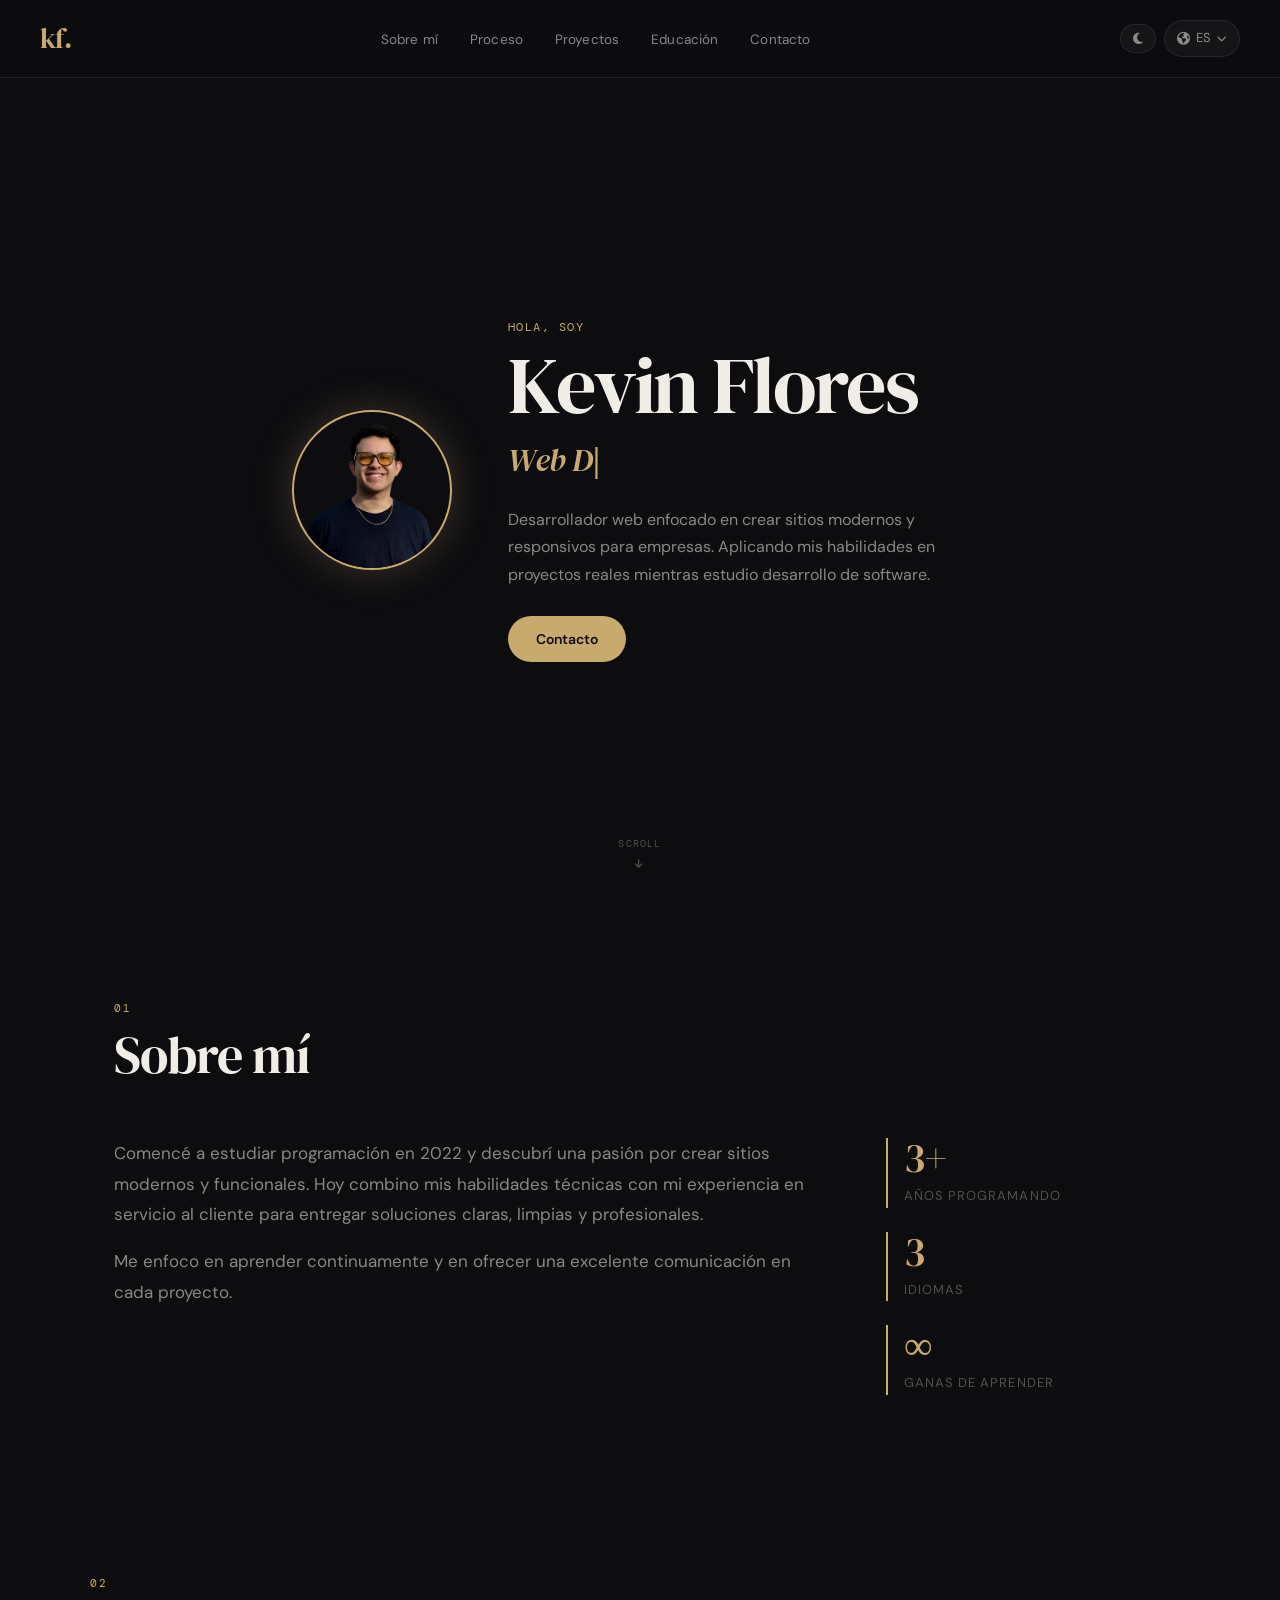
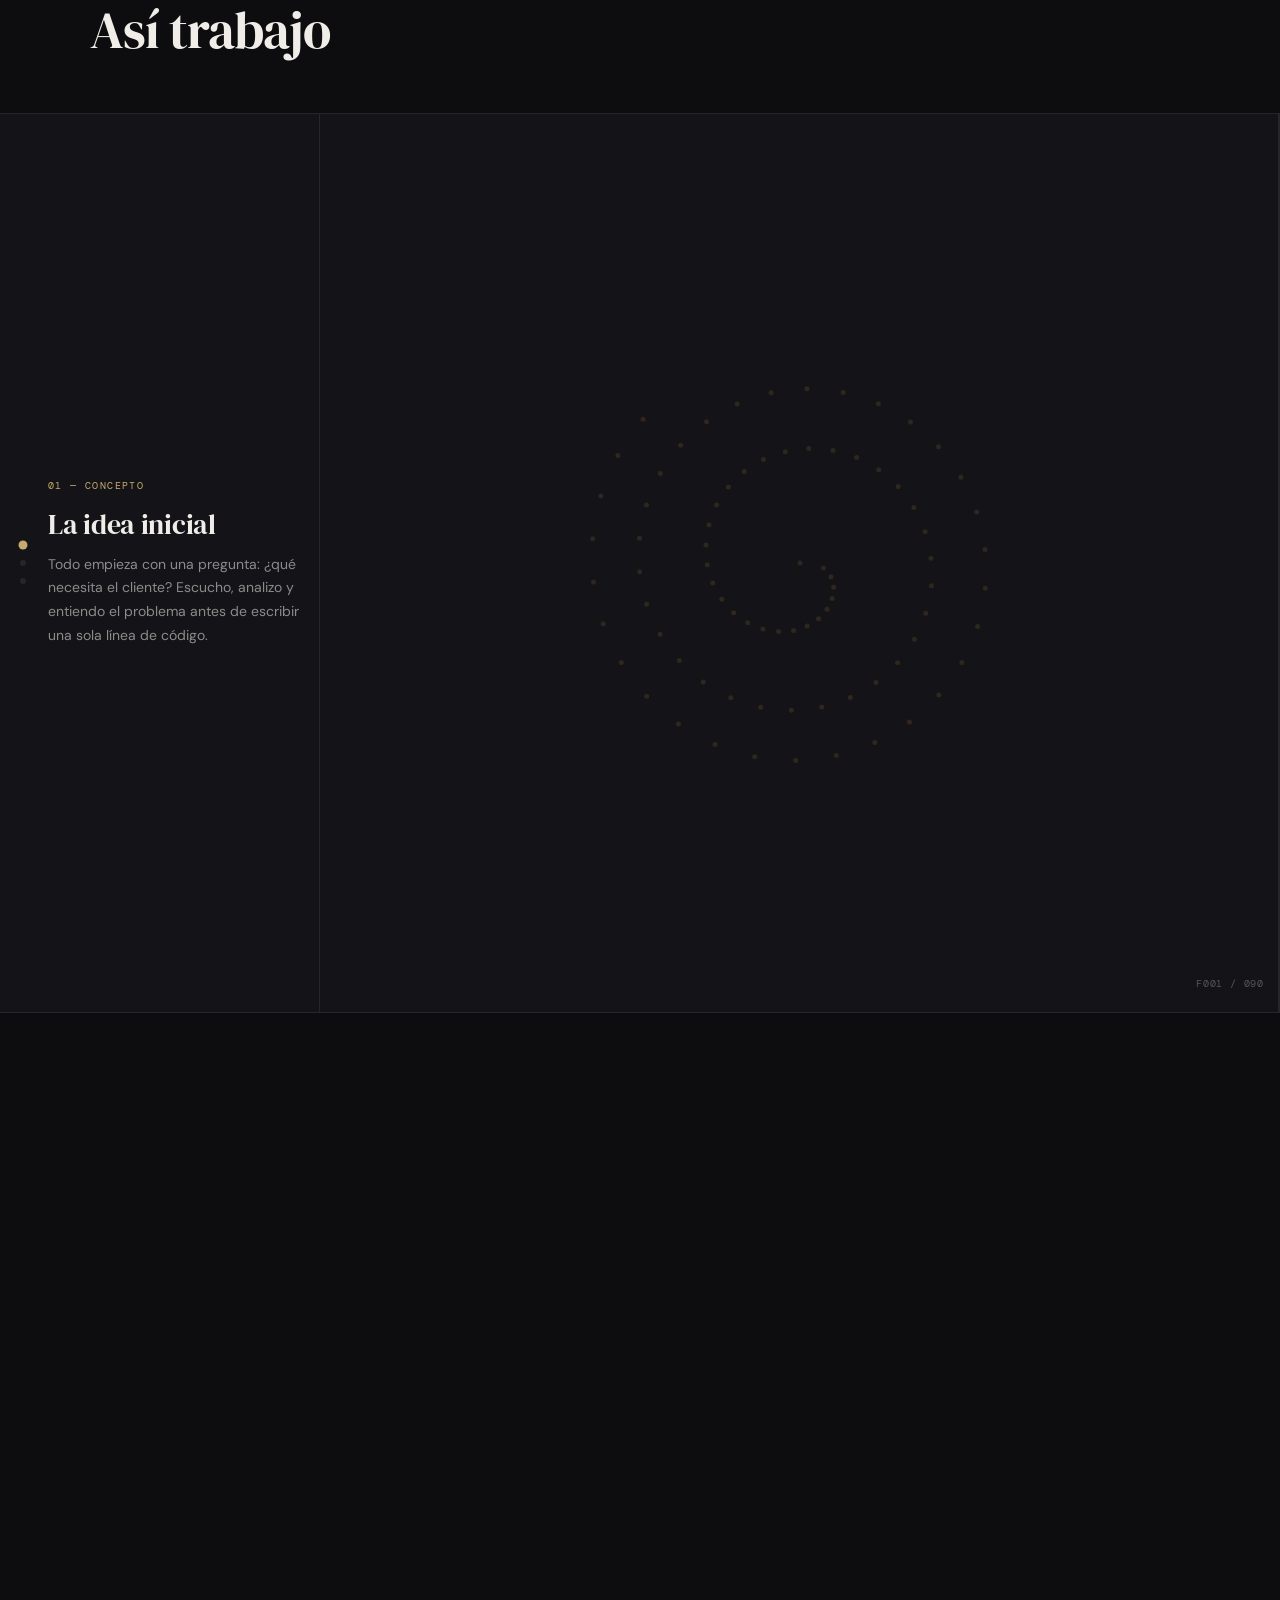
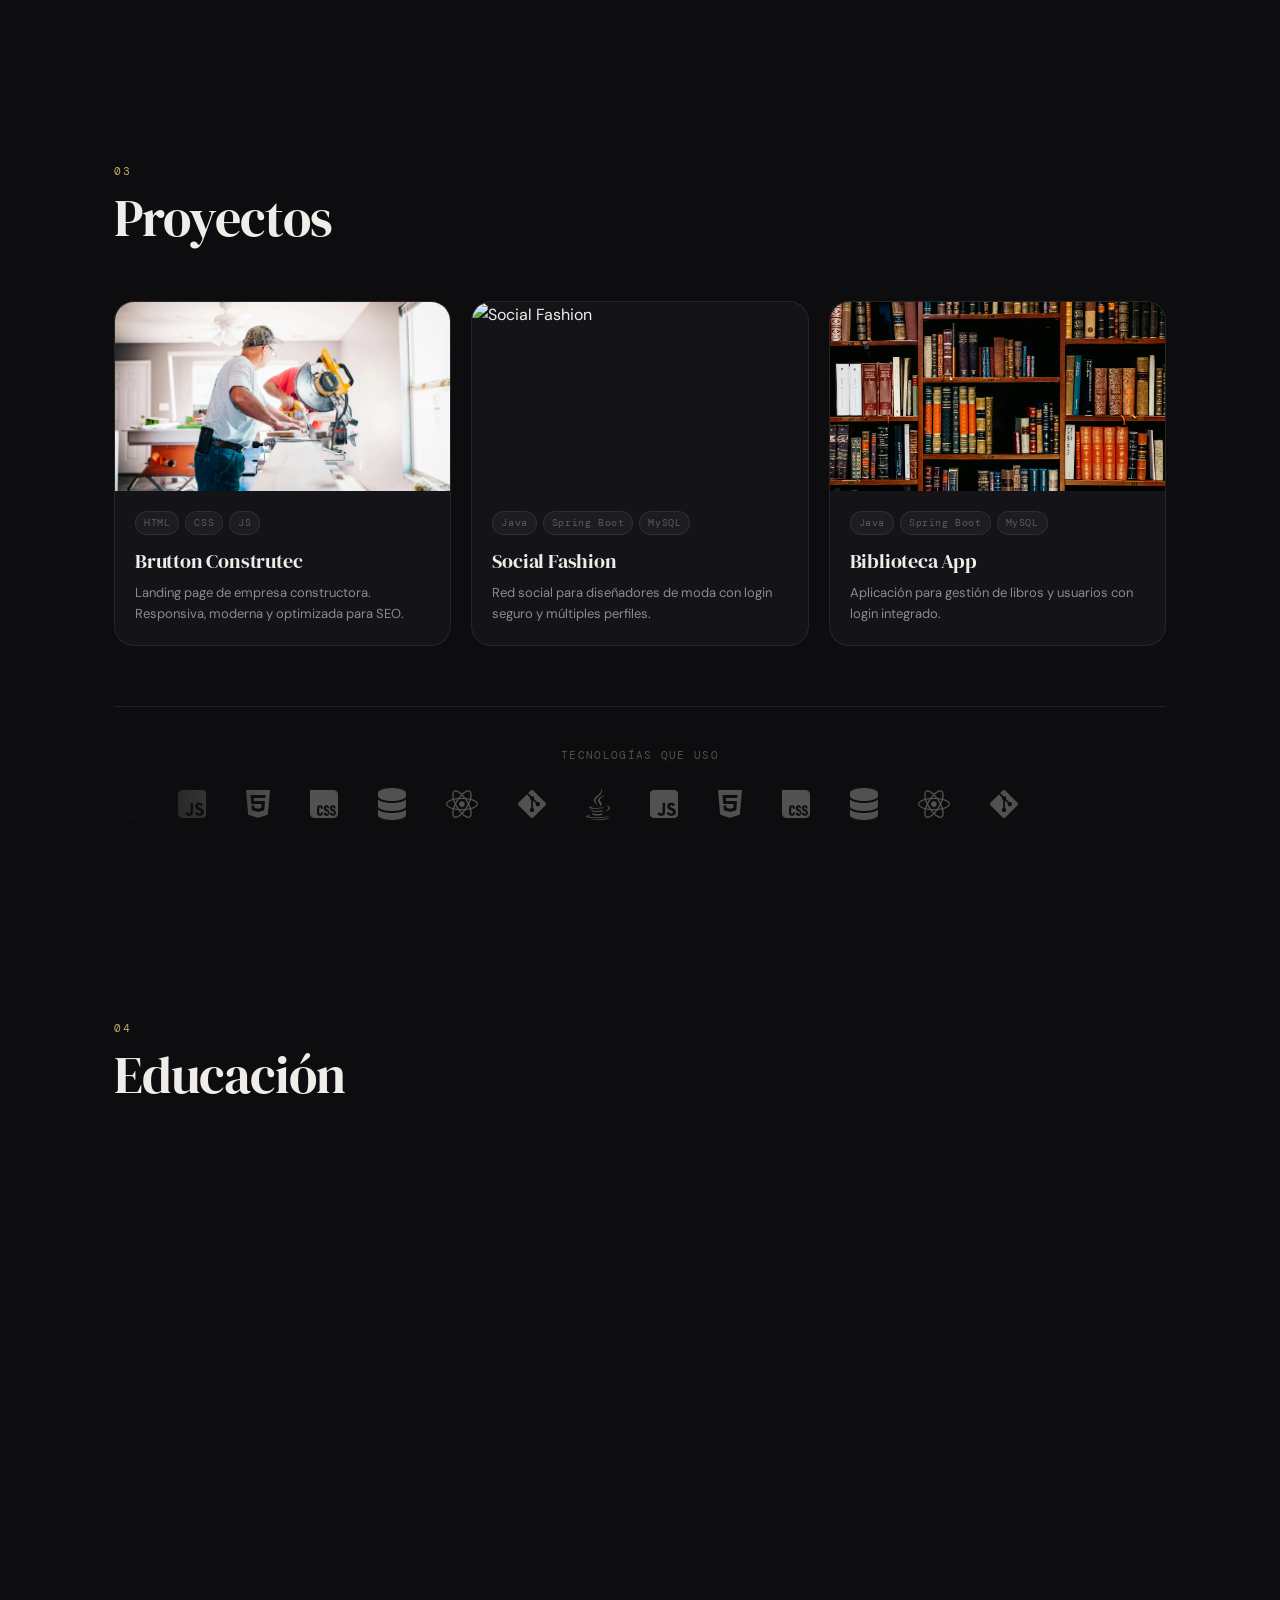
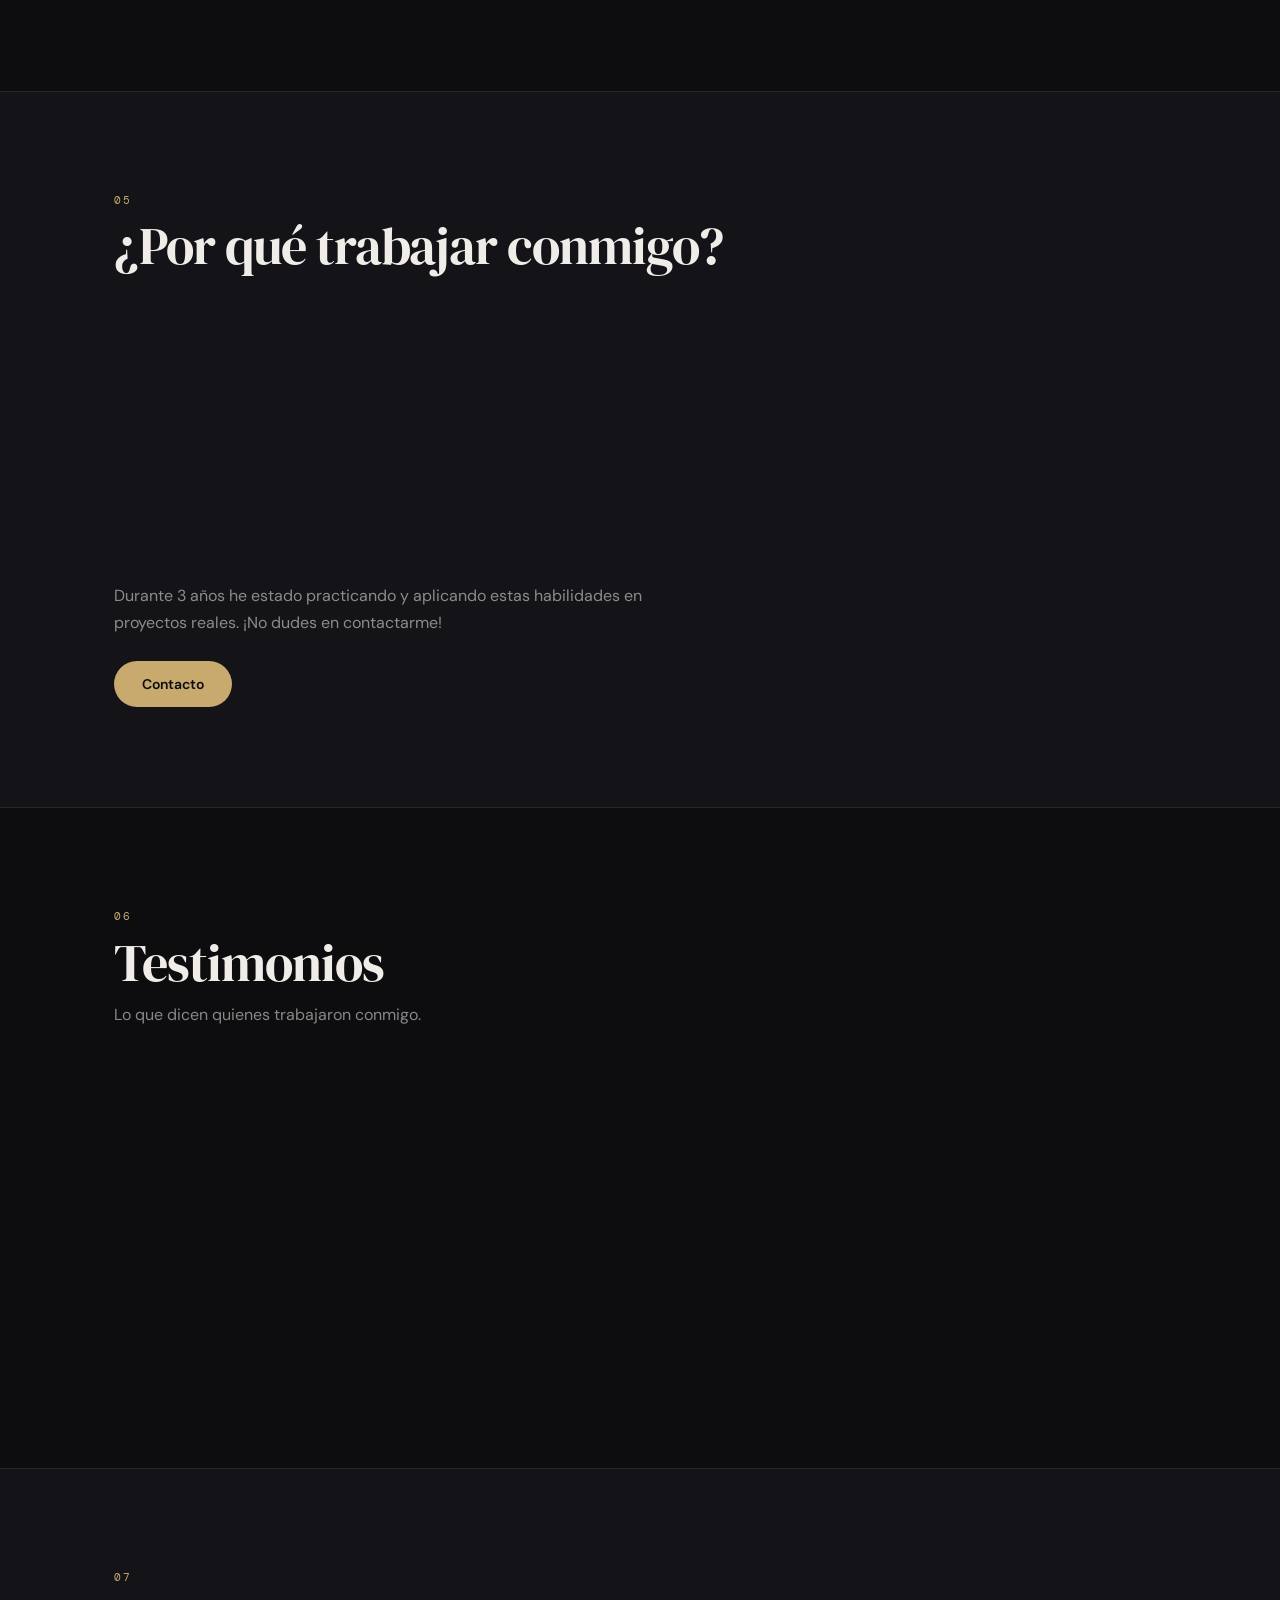
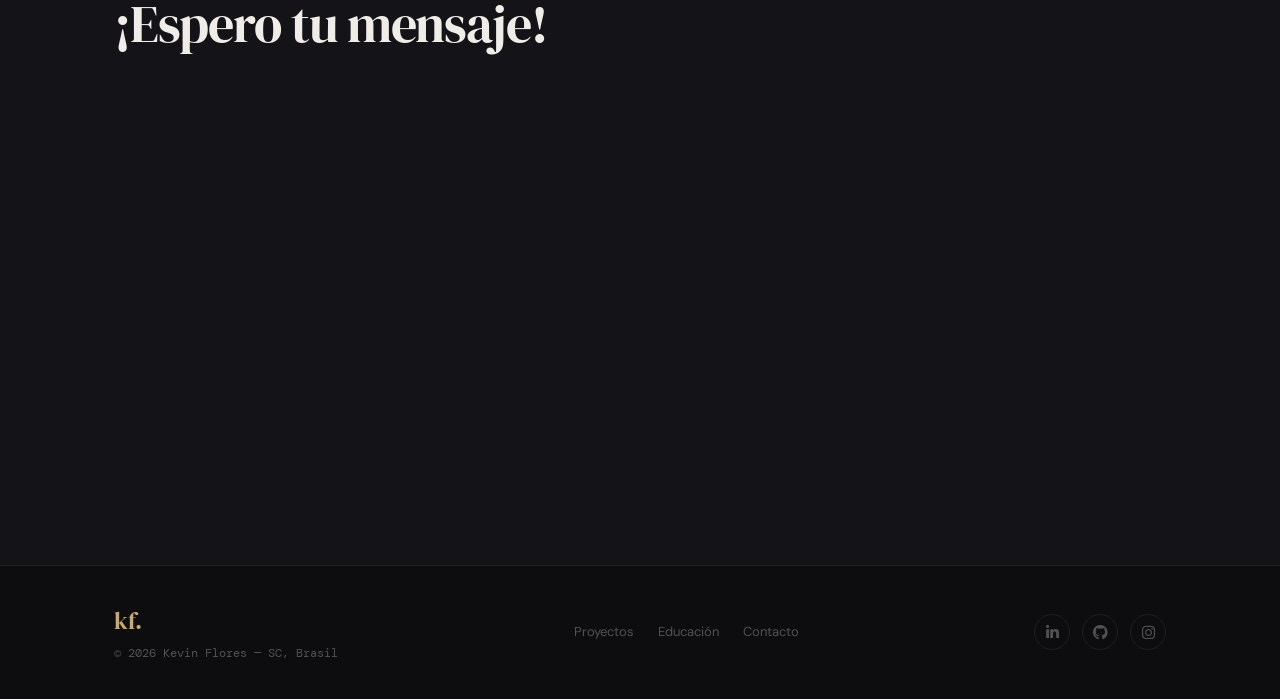
==== commit 00470eb4: "img emme fixed" ====
--- a/html.html
+++ b/html.html
@@ -73,8 +73,9 @@
       </video>
 
       <div class="hero-content">
-        <div class="hero-avatar"> 
+        <div class="hero-avatar">
           <img src="files/avatar-kev.png" alt="Kevin Flores">
+          
         </div>
         <div class="hero-text">
           <p class="hero-tag">Hola, soy</p>
